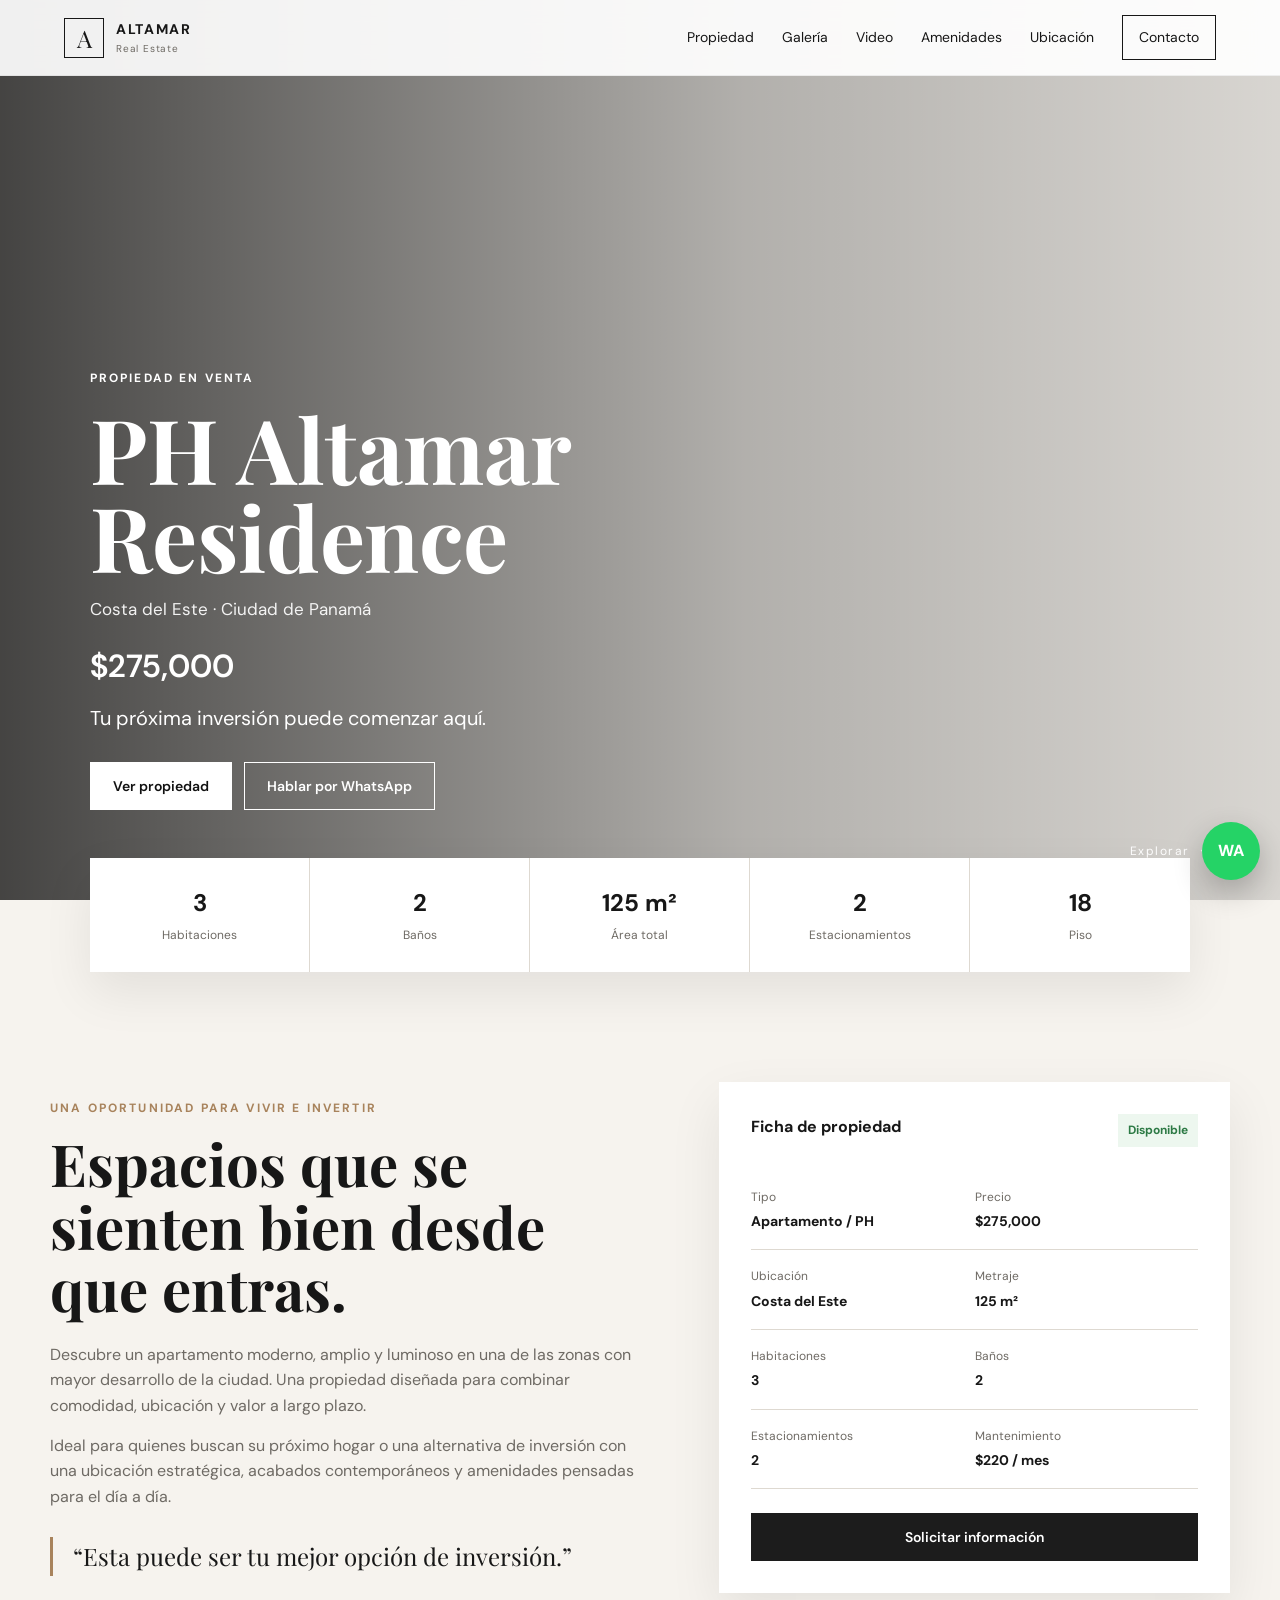
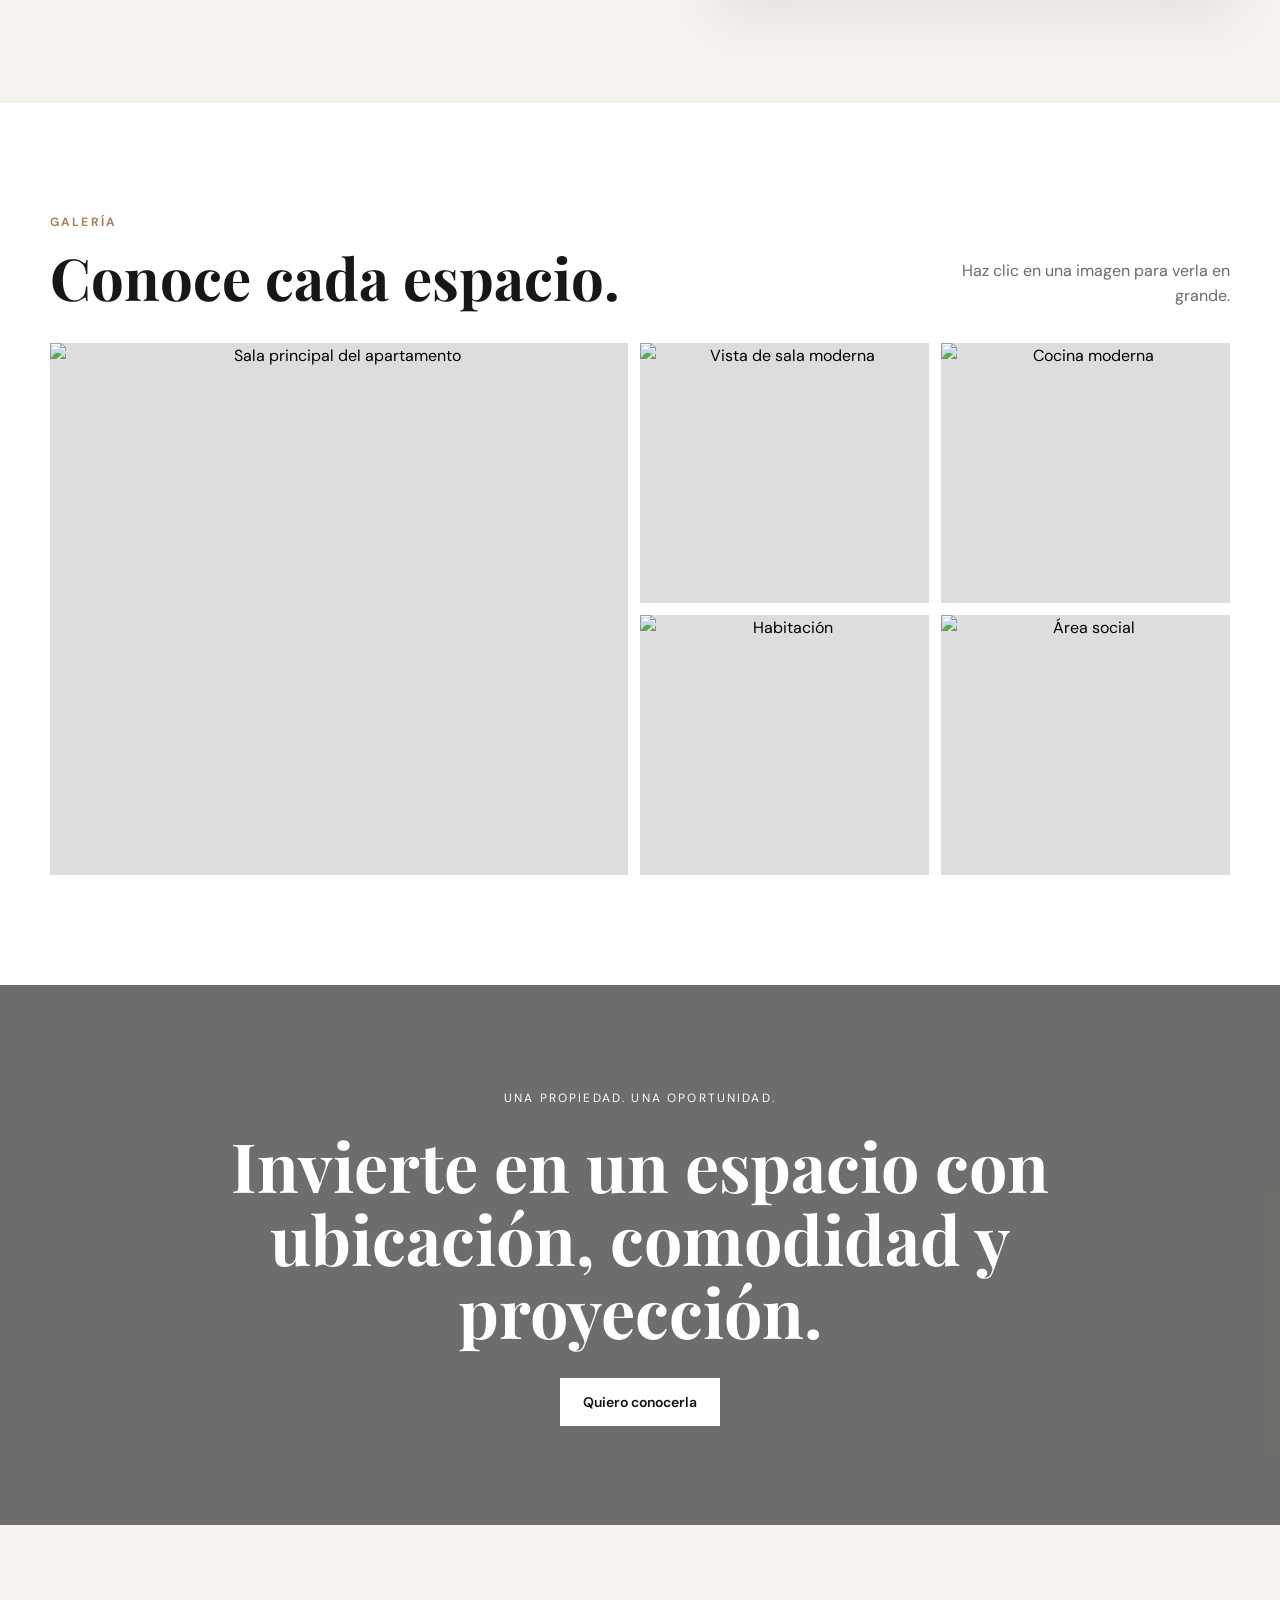
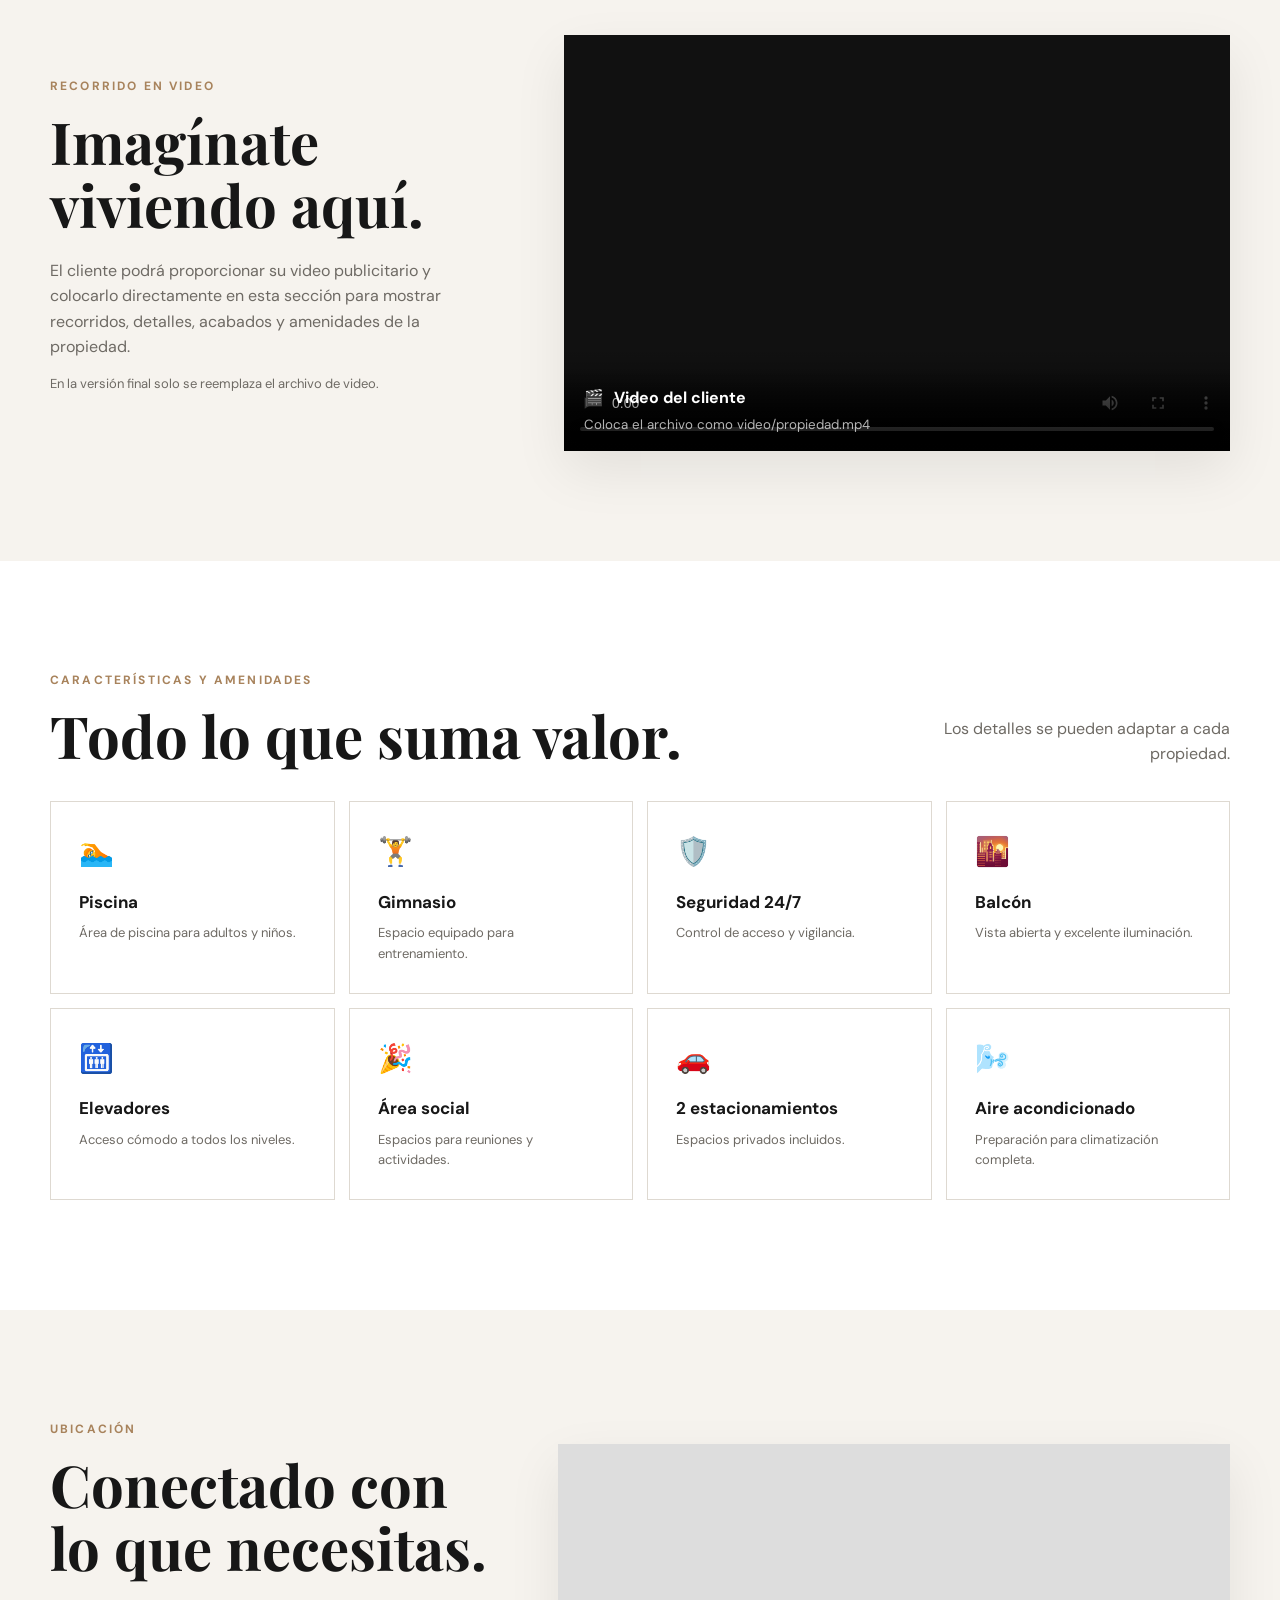
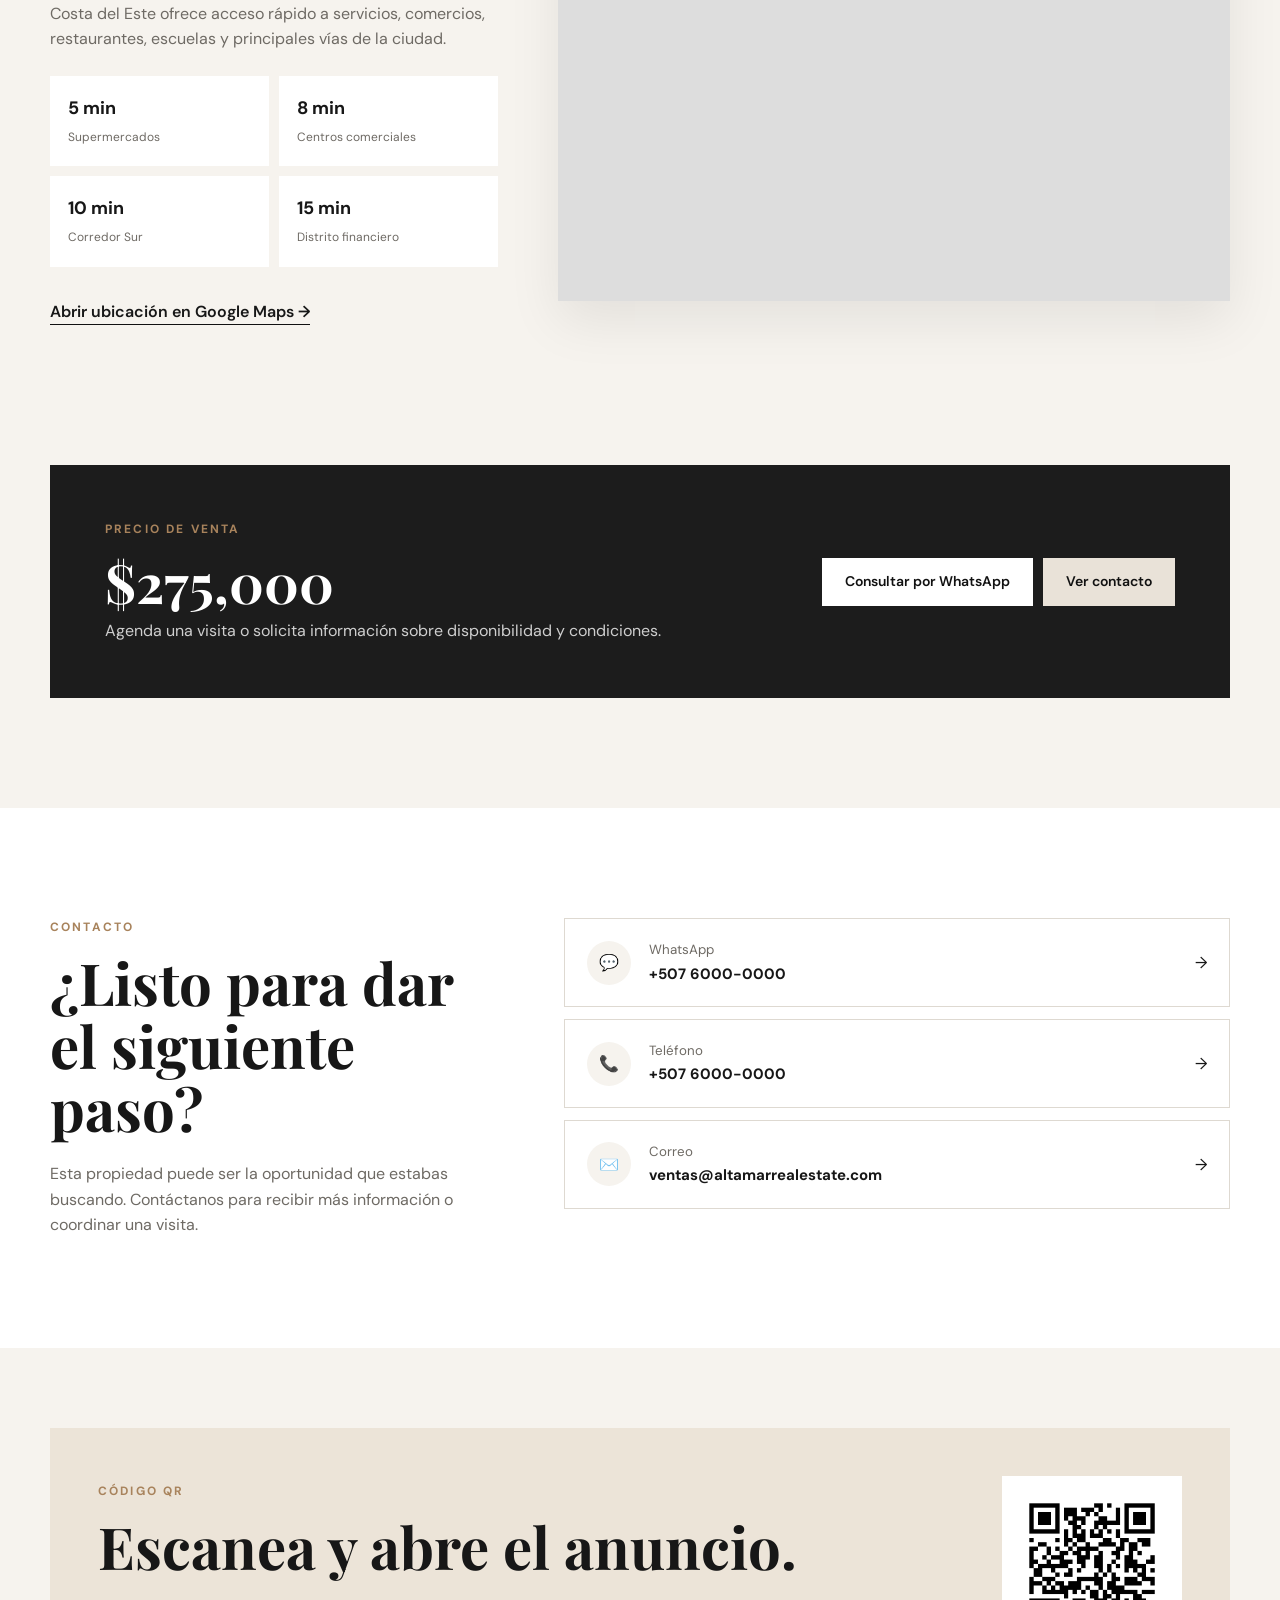
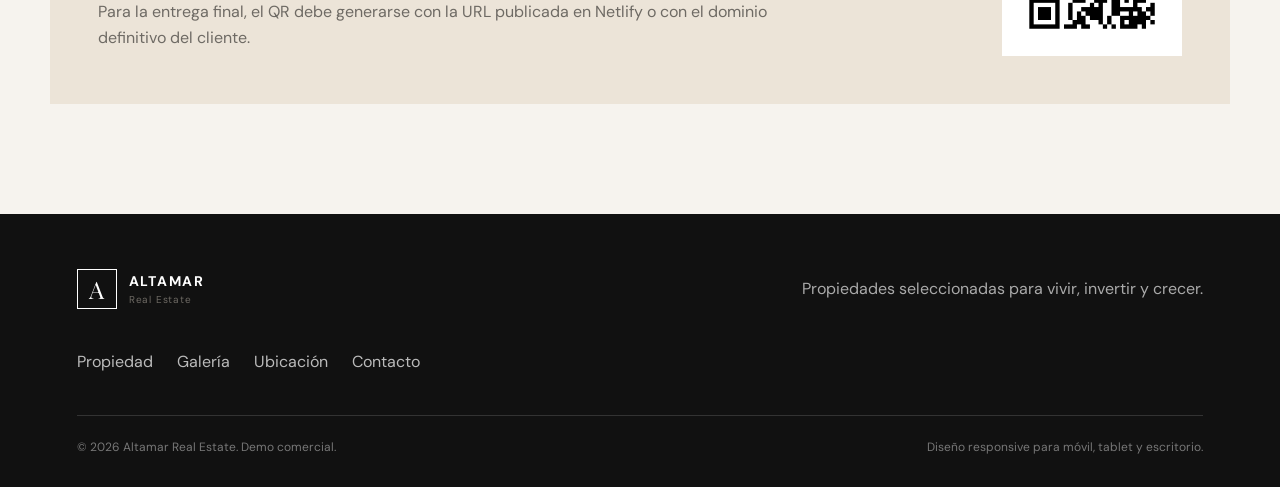
==== index.html @ ca68266e "primera version" ====
<!DOCTYPE html>
<html lang="es">
<head>
  <meta charset="UTF-8">
  <meta name="viewport" content="width=device-width, initial-scale=1.0">
  <meta name="description" content="Demo inmobiliaria para promocionar propiedades, apartamentos y PH.">
  <title>Altamar Residence | Propiedad en venta</title>

  <link rel="preconnect" href="https://fonts.googleapis.com">
  <link rel="preconnect" href="https://fonts.gstatic.com" crossorigin>
  <link href="https://fonts.googleapis.com/css2?family=DM+Sans:wght@400;500;600;700&family=Playfair+Display:wght@600;700&display=swap" rel="stylesheet">
  <link rel="stylesheet" href="style.css">
</head>

<body>
  <header class="header" id="inicio">
    <a href="#inicio" class="brand" aria-label="Inicio">
      <span class="brand-mark">A</span>
      <span>
        <strong>ALTAMAR</strong>
        <small>Real Estate</small>
      </span>
    </a>

    <button class="menu-btn" id="menuBtn" aria-label="Abrir menú" aria-expanded="false">
      <span></span><span></span><span></span>
    </button>

    <nav class="nav" id="nav">
      <a href="#propiedad">Propiedad</a>
      <a href="#galeria">Galería</a>
      <a href="#video">Video</a>
      <a href="#amenidades">Amenidades</a>
      <a href="#ubicacion">Ubicación</a>
      <a href="#contacto" class="nav-cta">Contacto</a>
    </nav>
  </header>

  <main>
    <section class="hero">
      <div class="hero-bg"></div>
      <div class="hero-overlay"></div>

      <div class="hero-content">
        <span class="eyebrow">PROPIEDAD EN VENTA</span>
        <h1>PH Altamar Residence</h1>
        <p class="hero-location">Costa del Este · Ciudad de Panamá</p>
        <p class="hero-price">$275,000</p>
        <p class="hero-copy">Tu próxima inversión puede comenzar aquí.</p>

        <div class="hero-actions">
          <a href="#propiedad" class="btn btn-light">Ver propiedad</a>
          <a href="https://wa.me/50760000000?text=Hola%2C%20estoy%20interesado%20en%20PH%20Altamar%20Residence" target="_blank" class="btn btn-outline">Hablar por WhatsApp</a>
        </div>
      </div>

      <a href="#propiedad" class="scroll-cue" aria-label="Bajar">
        <span>Explorar</span>
        <span class="arrow">↓</span>
      </a>
    </section>

    <section class="quick-stats" aria-label="Resumen de propiedad">
      <article><strong>3</strong><span>Habitaciones</span></article>
      <article><strong>2</strong><span>Baños</span></article>
      <article><strong>125 m²</strong><span>Área total</span></article>
      <article><strong>2</strong><span>Estacionamientos</span></article>
      <article><strong>18</strong><span>Piso</span></article>
    </section>

    <section class="section intro-section" id="propiedad">
      <div class="section-inner two-col">
        <div class="intro-copy">
          <span class="section-kicker">UNA OPORTUNIDAD PARA VIVIR E INVERTIR</span>
          <h2>Espacios que se sienten bien desde que entras.</h2>
          <p>
            Descubre un apartamento moderno, amplio y luminoso en una de las zonas con mayor
            desarrollo de la ciudad. Una propiedad diseñada para combinar comodidad, ubicación y
            valor a largo plazo.
          </p>
          <p>
            Ideal para quienes buscan su próximo hogar o una alternativa de inversión con una
            ubicación estratégica, acabados contemporáneos y amenidades pensadas para el día a día.
          </p>
          <blockquote>“Esta puede ser tu mejor opción de inversión.”</blockquote>
        </div>

        <aside class="property-card">
          <div class="card-header">
            <span>Ficha de propiedad</span>
            <span class="status">Disponible</span>
          </div>

          <div class="details-grid">
            <div><span>Tipo</span><strong>Apartamento / PH</strong></div>
            <div><span>Precio</span><strong>$275,000</strong></div>
            <div><span>Ubicación</span><strong>Costa del Este</strong></div>
            <div><span>Metraje</span><strong>125 m²</strong></div>
            <div><span>Habitaciones</span><strong>3</strong></div>
            <div><span>Baños</span><strong>2</strong></div>
            <div><span>Estacionamientos</span><strong>2</strong></div>
            <div><span>Mantenimiento</span><strong>$220 / mes</strong></div>
          </div>

          <a href="#contacto" class="btn btn-dark full">Solicitar información</a>
        </aside>
      </div>
    </section>

    <section class="section gallery-section" id="galeria">
      <div class="section-inner">
        <div class="section-heading">
          <div>
            <span class="section-kicker">GALERÍA</span>
            <h2>Conoce cada espacio.</h2>
          </div>
          <p>Haz clic en una imagen para verla en grande.</p>
        </div>

        <div class="gallery-grid">
          <button class="gallery-item gallery-large" data-img="https://images.unsplash.com/photo-1600566753190-17f0baa2a6c3?auto=format&fit=crop&w=1800&q=85">
            <img src="https://images.unsplash.com/photo-1600566753190-17f0baa2a6c3?auto=format&fit=crop&w=1200&q=85" alt="Sala principal del apartamento">
          </button>
          <button class="gallery-item" data-img="https://images.unsplash.com/photo-1600585154340-be6161a56a0c?auto=format&fit=crop&w=1800&q=85">
            <img src="https://images.unsplash.com/photo-1600585154340-be6161a56a0c?auto=format&fit=crop&w=900&q=85" alt="Vista de sala moderna">
          </button>
          <button class="gallery-item" data-img="https://images.unsplash.com/photo-1600566753086-00f18fb6b3ea?auto=format&fit=crop&w=1800&q=85">
            <img src="https://images.unsplash.com/photo-1600566753086-00f18fb6b3ea?auto=format&fit=crop&w=900&q=85" alt="Cocina moderna">
          </button>
          <button class="gallery-item" data-img="https://images.unsplash.com/photo-1560185008-b033106af5c3?auto=format&fit=crop&w=1800&q=85">
            <img src="https://images.unsplash.com/photo-1560185008-b033106af5c3?auto=format&fit=crop&w=900&q=85" alt="Habitación">
          </button>
          <button class="gallery-item" data-img="https://images.unsplash.com/photo-1600210492486-724fe5c67fb0?auto=format&fit=crop&w=1800&q=85">
            <img src="https://images.unsplash.com/photo-1600210492486-724fe5c67fb0?auto=format&fit=crop&w=900&q=85" alt="Área social">
          </button>
        </div>
      </div>
    </section>

    <section class="investment-banner">
      <div class="investment-bg"></div>
      <div class="investment-overlay"></div>
      <div class="investment-content">
        <span>UNA PROPIEDAD. UNA OPORTUNIDAD.</span>
        <h2>Invierte en un espacio con ubicación, comodidad y proyección.</h2>
        <a href="#contacto" class="btn btn-light">Quiero conocerla</a>
      </div>
    </section>

    <section class="section video-section" id="video">
      <div class="section-inner video-layout">
        <div>
          <span class="section-kicker">RECORRIDO EN VIDEO</span>
          <h2>Imagínate viviendo aquí.</h2>
          <p>
            El cliente podrá proporcionar su video publicitario y colocarlo directamente en esta
            sección para mostrar recorridos, detalles, acabados y amenidades de la propiedad.
          </p>
          <p class="note">En la versión final solo se reemplaza el archivo de video.</p>
        </div>

        <div class="video-card">
          <video controls preload="metadata" poster="https://images.unsplash.com/photo-1600607687920-4e2a09cf159d?auto=format&fit=crop&w=1400&q=85">
            <source src="video/propiedad.mp4" type="video/mp4">
            Tu navegador no soporta video HTML5.
          </video>
          <div class="video-placeholder">
            <span>🎬</span>
            <strong>Video del cliente</strong>
            <small>Coloca el archivo como video/propiedad.mp4</small>
          </div>
        </div>
      </div>
    </section>

    <section class="section amenities-section" id="amenidades">
      <div class="section-inner">
        <div class="section-heading">
          <div>
            <span class="section-kicker">CARACTERÍSTICAS Y AMENIDADES</span>
            <h2>Todo lo que suma valor.</h2>
          </div>
          <p>Los detalles se pueden adaptar a cada propiedad.</p>
        </div>

        <div class="amenities-grid">
          <article><span>🏊</span><h3>Piscina</h3><p>Área de piscina para adultos y niños.</p></article>
          <article><span>🏋️</span><h3>Gimnasio</h3><p>Espacio equipado para entrenamiento.</p></article>
          <article><span>🛡️</span><h3>Seguridad 24/7</h3><p>Control de acceso y vigilancia.</p></article>
          <article><span>🌇</span><h3>Balcón</h3><p>Vista abierta y excelente iluminación.</p></article>
          <article><span>🛗</span><h3>Elevadores</h3><p>Acceso cómodo a todos los niveles.</p></article>
          <article><span>🎉</span><h3>Área social</h3><p>Espacios para reuniones y actividades.</p></article>
          <article><span>🚗</span><h3>2 estacionamientos</h3><p>Espacios privados incluidos.</p></article>
          <article><span>🌬️</span><h3>Aire acondicionado</h3><p>Preparación para climatización completa.</p></article>
        </div>
      </div>
    </section>

    <section class="section location-section" id="ubicacion">
      <div class="section-inner location-layout">
        <div class="location-copy">
          <span class="section-kicker">UBICACIÓN</span>
          <h2>Conectado con lo que necesitas.</h2>
          <p>
            Costa del Este ofrece acceso rápido a servicios, comercios, restaurantes, escuelas y
            principales vías de la ciudad.
          </p>

          <div class="nearby-list">
            <div><strong>5 min</strong><span>Supermercados</span></div>
            <div><strong>8 min</strong><span>Centros comerciales</span></div>
            <div><strong>10 min</strong><span>Corredor Sur</span></div>
            <div><strong>15 min</strong><span>Distrito financiero</span></div>
          </div>

          <a href="https://maps.google.com/?q=Costa+del+Este+Panama" target="_blank" class="text-link">Abrir ubicación en Google Maps →</a>
        </div>

        <div class="map-wrap">
          <iframe
            title="Mapa de ubicación"
            src="https://www.google.com/maps?q=Costa%20del%20Este%20Panama&output=embed"
            loading="lazy"
            referrerpolicy="no-referrer-when-downgrade">
          </iframe>
        </div>
      </div>
    </section>

    <section class="section sale-section">
      <div class="section-inner sale-card">
        <div>
          <span class="section-kicker">PRECIO DE VENTA</span>
          <h2>$275,000</h2>
          <p>Agenda una visita o solicita información sobre disponibilidad y condiciones.</p>
        </div>
        <div class="sale-actions">
          <a href="https://wa.me/50760000000?text=Hola%2C%20estoy%20interesado%20en%20PH%20Altamar%20Residence" target="_blank" class="btn btn-dark">Consultar por WhatsApp</a>
          <a href="#contacto" class="btn btn-soft">Ver contacto</a>
        </div>
      </div>
    </section>

    <section class="section contact-section" id="contacto">
      <div class="section-inner contact-layout">
        <div class="contact-copy">
          <span class="section-kicker">CONTACTO</span>
          <h2>¿Listo para dar el siguiente paso?</h2>
          <p>
            Esta propiedad puede ser la oportunidad que estabas buscando. Contáctanos para recibir
            más información o coordinar una visita.
          </p>
        </div>

        <div class="contact-cards">
          <a href="https://wa.me/50760000000?text=Hola%2C%20estoy%20interesado%20en%20PH%20Altamar%20Residence" target="_blank" class="contact-card">
            <span class="contact-icon">💬</span>
            <span><small>WhatsApp</small><strong>+507 6000-0000</strong></span>
            <span>→</span>
          </a>

          <a href="tel:+50760000000" class="contact-card">
            <span class="contact-icon">📞</span>
            <span><small>Teléfono</small><strong>+507 6000-0000</strong></span>
            <span>→</span>
          </a>

          <a href="mailto:ventas@altamarrealestate.com?subject=Inter%C3%A9s%20en%20PH%20Altamar%20Residence" class="contact-card">
            <span class="contact-icon">✉️</span>
            <span><small>Correo</small><strong>ventas@altamarrealestate.com</strong></span>
            <span>→</span>
          </a>
        </div>
      </div>
    </section>

    <section class="qr-section">
      <div class="section-inner qr-card">
        <div>
          <span class="section-kicker">CÓDIGO QR</span>
          <h2>Escanea y abre el anuncio.</h2>
          <p>
            Para la entrega final, el QR debe generarse con la URL publicada en Netlify o con el
            dominio definitivo del cliente.
          </p>
        </div>
        <img src="assets/qr-demo.png" alt="Código QR de demostración">
      </div>
    </section>
  </main>

  <footer class="footer">
    <div class="footer-main">
      <div class="brand footer-brand">
        <span class="brand-mark">A</span>
        <span><strong>ALTAMAR</strong><small>Real Estate</small></span>
      </div>
      <p>Propiedades seleccionadas para vivir, invertir y crecer.</p>
    </div>

    <div class="footer-links">
      <a href="#propiedad">Propiedad</a>
      <a href="#galeria">Galería</a>
      <a href="#ubicacion">Ubicación</a>
      <a href="#contacto">Contacto</a>
    </div>

    <div class="footer-bottom">
      <span>© <span id="year"></span> Altamar Real Estate. Demo comercial.</span>
      <span>Diseño responsive para móvil, tablet y escritorio.</span>
    </div>
  </footer>

  <a
    href="https://wa.me/50760000000?text=Hola%2C%20estoy%20interesado%20en%20PH%20Altamar%20Residence"
    target="_blank"
    class="whatsapp-float"
    aria-label="Contactar por WhatsApp">
    <span>WA</span>
  </a>

  <div class="lightbox" id="lightbox" aria-hidden="true">
    <button class="lightbox-close" id="lightboxClose" aria-label="Cerrar">×</button>
    <img id="lightboxImg" src="" alt="Vista ampliada de la propiedad">
  </div>


  <div class="mobile-contact-bar" aria-label="Contacto rápido">
    <a href="tel:+50760000000" class="mobile-call">Llamar</a>
    <a href="https://wa.me/50760000000?text=Hola%2C%20estoy%20interesado%20en%20PH%20Altamar%20Residence" target="_blank" class="mobile-wa">WhatsApp</a>
  </div>

  <script src="script.js"></script>
</body>
</html>
---- style.css ----
:root {
  --bg: #f6f3ee;
  --surface: #ffffff;
  --text: #171717;
  --muted: #6e6a64;
  --line: #ded9d1;
  --accent: #a8835c;
  --dark: #1c1c1c;
  --max: 1180px;
  --shadow: 0 20px 50px rgba(0,0,0,.08);
}

* { box-sizing: border-box; margin: 0; padding: 0; }
html { scroll-behavior: smooth; }
body {
  font-family: "DM Sans", sans-serif;
  color: var(--text);
  background: var(--bg);
  line-height: 1.6;
}
img { width: 100%; display: block; }
a { color: inherit; text-decoration: none; }
button { font: inherit; }

.header {
  position: fixed;
  inset: 0 0 auto 0;
  z-index: 50;
  height: 76px;
  padding: 0 clamp(20px, 5vw, 72px);
  display: flex;
  align-items: center;
  justify-content: space-between;
  background: rgba(255,255,255,.92);
  backdrop-filter: blur(14px);
  border-bottom: 1px solid rgba(0,0,0,.06);
}

.brand { display:flex; align-items:center; gap:12px; }
.brand-mark {
  width: 40px; height: 40px; border: 1px solid var(--text);
  display:grid; place-items:center; font-family:"Playfair Display", serif;
  font-size: 24px;
}
.brand strong { display:block; letter-spacing:.12em; font-size:14px; }
.brand small { display:block; color:var(--muted); font-size:10px; letter-spacing:.08em; }

.nav { display:flex; align-items:center; gap:28px; font-size:14px; }
.nav a { transition:.2s ease; }
.nav a:hover { opacity:.55; }
.nav-cta { border:1px solid var(--text); padding:10px 16px; }

.menu-btn {
  display:none; border:0; background:none; width:42px; height:42px;
}
.menu-btn span { display:block; width:24px; height:2px; margin:5px auto; background:#111; }

.hero {
  min-height: 100svh;
  display:flex; align-items:flex-end;
  padding: 140px clamp(24px, 7vw, 100px) 90px;
  position:relative;
  color:#fff;
}
.hero-bg {
  position:absolute; inset:0;
  background:
    url("https://images.unsplash.com/photo-1600566753190-17f0baa2a6c3?auto=format&fit=crop&w=2200&q=90")
    center/cover no-repeat;
}
.hero-overlay {
  position:absolute; inset:0;
  background: linear-gradient(90deg, rgba(0,0,0,.72) 0%, rgba(0,0,0,.28) 58%, rgba(0,0,0,.12) 100%);
}
.hero-content { position:relative; z-index:2; max-width:820px; }
.eyebrow, .section-kicker {
  letter-spacing:.18em; font-size:12px; font-weight:700;
}
.hero h1 {
  font-family:"Playfair Display", serif;
  font-size:clamp(52px, 7vw, 92px);
  line-height:.98;
  margin:14px 0 16px;
}
.hero-location { font-size:17px; opacity:.92; }
.hero-price { font-size:32px; font-weight:600; margin-top:18px; }
.hero-copy { font-size:20px; margin:10px 0 28px; }
.hero-actions { display:flex; flex-wrap:wrap; gap:12px; }

.btn {
  display:inline-flex; align-items:center; justify-content:center;
  min-height:48px; padding:0 22px; font-weight:600; font-size:14px;
  transition:.25s ease; border:1px solid transparent;
}
.btn:hover { transform:translateY(-2px); }
.btn-light { background:#fff; color:#111; }
.btn-outline { border-color:#fff; color:#fff; }
.btn-dark { background:var(--dark); color:#fff; }
.btn-soft { background:#e9e2d8; color:#111; }
.full { width:100%; }

.scroll-cue {
  position:absolute; right:clamp(24px, 5vw, 72px); bottom:34px; z-index:2;
  display:flex; gap:10px; align-items:center; font-size:12px; letter-spacing:.12em;
}
.arrow { font-size:18px; }

.quick-stats {
  width:min(1100px, calc(100% - 40px));
  margin:-42px auto 0; position:relative; z-index:5;
  display:grid; grid-template-columns:repeat(5, 1fr);
  background:#fff; box-shadow:var(--shadow);
}
.quick-stats article {
  padding:26px 18px; text-align:center; border-right:1px solid var(--line);
}
.quick-stats article:last-child { border-right:0; }
.quick-stats strong { display:block; font-size:24px; }
.quick-stats span { display:block; color:var(--muted); font-size:12px; margin-top:4px; }

.section { padding:110px 24px; }
.section-inner { width:min(var(--max), 100%); margin:auto; }
.two-col { display:grid; grid-template-columns:1.08fr .92fr; gap:70px; align-items:center; }
.section-kicker { color:var(--accent); display:block; margin-bottom:14px; }
.section h2, .qr-section h2 {
  font-family:"Playfair Display", serif;
  font-size:clamp(38px, 5vw, 58px);
  line-height:1.08;
  margin-bottom:22px;
}
.intro-copy p { color:var(--muted); margin-bottom:14px; max-width:680px; }
blockquote {
  margin-top:28px; padding-left:20px; border-left:3px solid var(--accent);
  font-family:"Playfair Display", serif; font-size:24px;
}

.property-card { background:#fff; padding:32px; box-shadow:var(--shadow); }
.card-header { display:flex; justify-content:space-between; gap:20px; margin-bottom:24px; font-weight:700; }
.status { color:#2d7a45; font-size:12px; background:#edf7ef; padding:7px 10px; }
.details-grid { display:grid; grid-template-columns:1fr 1fr; margin-bottom:24px; }
.details-grid div { padding:17px 0; border-bottom:1px solid var(--line); }
.details-grid div:nth-child(odd) { padding-right:18px; }
.details-grid span { display:block; color:var(--muted); font-size:12px; }
.details-grid strong { display:block; margin-top:3px; font-size:14px; }

.gallery-section { background:#fff; }
.section-heading {
  display:flex; justify-content:space-between; gap:30px; align-items:flex-end; margin-bottom:34px;
}
.section-heading h2 { margin-bottom:0; }
.section-heading > p { color:var(--muted); max-width:300px; text-align:right; }

.gallery-grid {
  display:grid; grid-template-columns:2fr 1fr 1fr; grid-template-rows:260px 260px; gap:12px;
}
.gallery-item { border:0; padding:0; overflow:hidden; cursor:pointer; background:#ddd; }
.gallery-large { grid-row:1 / 3; }
.gallery-item img { width:100%; height:100%; object-fit:cover; transition:transform .5s ease; }
.gallery-item:hover img { transform:scale(1.04); }

.investment-banner {
  min-height:540px; position:relative; display:grid; place-items:center; text-align:center; color:white;
  padding:70px 24px;
}
.investment-bg {
  position:absolute; inset:0;
  background:url("https://images.unsplash.com/photo-1600607687939-ce8a6c25118c?auto=format&fit=crop&w=2200&q=90") center/cover;
}
.investment-overlay { position:absolute; inset:0; background:rgba(0,0,0,.55); }
.investment-content { position:relative; z-index:2; max-width:850px; }
.investment-content span { letter-spacing:.18em; font-size:12px; }
.investment-content h2 {
  font-family:"Playfair Display", serif; font-size:clamp(42px, 6vw, 68px); line-height:1.08; margin:18px 0 30px;
}

.video-layout { display:grid; grid-template-columns:.8fr 1.2fr; gap:70px; align-items:center; }
.video-layout p { color:var(--muted); margin-bottom:14px; }
.note { font-size:13px; }
.video-card { position:relative; background:#111; aspect-ratio:16/10; overflow:hidden; box-shadow:var(--shadow); }
.video-card video { width:100%; height:100%; object-fit:cover; }
.video-placeholder {
  position:absolute; inset:auto 0 0 0; padding:16px 20px;
  background:linear-gradient(transparent, rgba(0,0,0,.78)); color:#fff;
  pointer-events:none;
}
.video-placeholder span { margin-right:6px; }
.video-placeholder small { display:block; opacity:.7; margin-top:3px; }

.amenities-section { background:#fff; }
.amenities-grid { display:grid; grid-template-columns:repeat(4, 1fr); gap:14px; }
.amenities-grid article { padding:28px; border:1px solid var(--line); min-height:180px; }
.amenities-grid article > span { font-size:28px; }
.amenities-grid h3 { margin:14px 0 7px; font-size:17px; }
.amenities-grid p { color:var(--muted); font-size:13px; }

.location-layout { display:grid; grid-template-columns:.8fr 1.2fr; gap:60px; align-items:center; }
.location-copy > p { color:var(--muted); margin-bottom:24px; }
.nearby-list { display:grid; grid-template-columns:1fr 1fr; gap:10px; margin:22px 0; }
.nearby-list div { background:#fff; padding:18px; }
.nearby-list strong { display:block; font-size:18px; }
.nearby-list span { color:var(--muted); font-size:12px; }
.text-link { display:inline-block; margin-top:10px; font-weight:600; border-bottom:1px solid #111; }
.map-wrap { min-height:450px; background:#ddd; box-shadow:var(--shadow); }
.map-wrap iframe { width:100%; height:450px; border:0; }

.sale-section { padding-top:30px; }
.sale-card {
  background:var(--dark); color:#fff; padding:55px;
  display:flex; justify-content:space-between; align-items:center; gap:30px;
}
.sale-card h2 { font-size:54px; margin:6px 0; }
.sale-card p { color:#cfcfcf; }
.sale-actions { display:flex; gap:10px; flex-wrap:wrap; }
.sale-actions .btn-dark { background:#fff; color:#111; }

.contact-section { background:#fff; }
.contact-layout { display:grid; grid-template-columns:.8fr 1.2fr; gap:70px; align-items:start; }
.contact-copy p { color:var(--muted); max-width:500px; }
.contact-cards { display:grid; gap:12px; }
.contact-card {
  display:grid; grid-template-columns:auto 1fr auto; align-items:center; gap:18px;
  border:1px solid var(--line); padding:20px 22px; transition:.2s;
}
.contact-card:hover { transform:translateX(4px); border-color:#aaa; }
.contact-icon { width:44px; height:44px; display:grid; place-items:center; background:var(--bg); border-radius:50%; }
.contact-card small { display:block; color:var(--muted); }
.contact-card strong { font-size:15px; }

.qr-section { padding:80px 24px 110px; }
.qr-card {
  width:min(var(--max), 100%); margin:auto; background:#ece4d8; padding:48px;
  display:grid; grid-template-columns:1fr 180px; gap:40px; align-items:center;
}
.qr-card p { color:var(--muted); max-width:680px; }
.qr-card img { width:180px; background:#fff; padding:10px; }

.footer { background:#111; color:#fff; padding:55px clamp(24px, 6vw, 80px) 30px; }
.footer-main { display:flex; justify-content:space-between; gap:30px; align-items:center; }
.footer-main p { color:#aaa; max-width:420px; text-align:right; }
.footer-brand .brand-mark { border-color:#fff; }
.footer-links { display:flex; gap:24px; flex-wrap:wrap; margin:40px 0; color:#bbb; }
.footer-bottom { border-top:1px solid #333; padding-top:22px; display:flex; justify-content:space-between; gap:20px; color:#777; font-size:12px; }

.whatsapp-float {
  position:fixed; right:20px; bottom:20px; z-index:45;
  width:58px; height:58px; border-radius:50%; background:#25D366; color:#fff;
  display:grid; place-items:center; font-weight:800; box-shadow:0 12px 30px rgba(0,0,0,.24);
}

.lightbox {
  position:fixed; inset:0; z-index:100; background:rgba(0,0,0,.9);
  display:none; place-items:center; padding:30px;
}
.lightbox.open { display:grid; }
.lightbox img { max-width:1200px; max-height:85vh; object-fit:contain; }
.lightbox-close {
  position:absolute; top:20px; right:25px; border:0; background:none; color:#fff; font-size:42px; cursor:pointer;
}

@media (max-width: 960px) {
  .menu-btn { display:block; }
  .nav {
    position:absolute; top:76px; right:20px; width:min(320px, calc(100vw - 40px));
    background:#fff; flex-direction:column; align-items:stretch; gap:0; padding:14px;
    box-shadow:var(--shadow); display:none;
  }
  .nav.open { display:flex; }
  .nav a { padding:13px 10px; }
  .nav-cta { border:0; background:#111; color:#fff; margin-top:8px; text-align:center; }

  .quick-stats { grid-template-columns:repeat(3, 1fr); }
  .quick-stats article:nth-child(3) { border-right:0; }

  .two-col, .video-layout, .location-layout, .contact-layout { grid-template-columns:1fr; gap:42px; }
  .amenities-grid { grid-template-columns:repeat(2, 1fr); }
  .gallery-grid { grid-template-columns:1.4fr 1fr; grid-template-rows:240px 240px 240px; }
  .gallery-large { grid-row:1 / 3; }
  .gallery-item:nth-child(4), .gallery-item:nth-child(5) { grid-row:3; }

  .sale-card { align-items:flex-start; flex-direction:column; }
}

@media (max-width: 640px) {
  .header { height:68px; padding:0 18px; }
  .nav { top:68px; }
  .brand-mark { width:36px; height:36px; }
  .hero { padding:120px 22px 70px; min-height:88svh; }
  .hero-overlay { background:linear-gradient(0deg, rgba(0,0,0,.75), rgba(0,0,0,.2)); }
  .hero h1 { font-size:48px; }
  .hero-price { font-size:27px; }
  .hero-actions { flex-direction:column; align-items:stretch; }
  .scroll-cue { display:none; }

  .quick-stats {
    width:calc(100% - 28px); margin-top:-28px; grid-template-columns:1fr 1fr;
  }
  .quick-stats article { padding:20px 10px; }
  .quick-stats article:nth-child(even) { border-right:0; }

  .section { padding:78px 18px; }
  .section-heading { align-items:flex-start; flex-direction:column; }
  .section-heading > p { text-align:left; }

  .details-grid { grid-template-columns:1fr; }
  .details-grid div:nth-child(odd) { padding-right:0; }

  .gallery-grid { grid-template-columns:1fr 1fr; grid-template-rows:240px 170px 170px; }
  .gallery-large { grid-column:1 / 3; grid-row:1; }
  .gallery-item:nth-child(4), .gallery-item:nth-child(5) { grid-row:auto; }

  .investment-banner { min-height:460px; }
  .amenities-grid { grid-template-columns:1fr; }
  .nearby-list { grid-template-columns:1fr 1fr; }
  .sale-card { padding:34px 24px; }
  .sale-card h2 { font-size:44px; }
  .sale-actions { width:100%; }
  .sale-actions .btn { width:100%; }

  .qr-card { grid-template-columns:1fr; padding:30px; }
  .qr-card img { width:150px; }

  .footer-main, .footer-bottom { align-items:flex-start; flex-direction:column; }
  .footer-main p { text-align:left; }
}


/* =========================================================
   EXPERIENCIA MÓVIL PREMIUM
   Estas reglas afinan específicamente teléfono.
========================================================= */

.mobile-contact-bar {
  display: none;
}

@media (max-width: 640px) {

  body {
    padding-bottom: 76px;
    background: #f8f6f2;
  }

  /* Header más limpio */
  .header {
    background: rgba(255,255,255,.96);
    backdrop-filter: blur(18px);
    box-shadow: 0 4px 24px rgba(0,0,0,.04);
  }

  .brand strong {
    font-size: 12px;
  }

  .brand small {
    font-size: 9px;
  }

  /* HERO: más vertical y elegante */
  .hero {
    min-height: 78svh;
    padding: 118px 20px 46px;
    align-items: flex-end;
    border-radius: 0 0 28px 28px;
    overflow: hidden;
  }

  .hero-bg {
    background-position: center 58%;
    transform: scale(1.02);
  }

  .hero-overlay {
    background:
      linear-gradient(
        180deg,
        rgba(0,0,0,.08) 10%,
        rgba(0,0,0,.24) 42%,
        rgba(0,0,0,.82) 100%
      );
  }

  .hero-content {
    width: 100%;
  }

  .eyebrow {
    display: inline-flex;
    padding: 7px 10px;
    border: 1px solid rgba(255,255,255,.45);
    border-radius: 999px;
    background: rgba(0,0,0,.14);
    backdrop-filter: blur(10px);
    font-size: 10px;
    letter-spacing: .14em;
  }

  .hero h1 {
    font-size: clamp(42px, 12vw, 56px);
    line-height: .96;
    margin: 14px 0 12px;
    max-width: 94%;
  }

  .hero-location {
    font-size: 14px;
    opacity: .92;
  }

  .hero-price {
    font-size: 29px;
    margin-top: 14px;
    margin-bottom: 2px;
  }

  .hero-copy {
    font-size: 16px;
    margin: 8px 0 22px;
    max-width: 92%;
  }

  .hero-actions {
    display: grid;
    grid-template-columns: 1fr;
    gap: 9px;
  }

  .hero-actions .btn {
    min-height: 50px;
    border-radius: 14px;
  }

  /* Stats como tarjetas horizontales */
  .quick-stats {
    width: 100%;
    margin: 0;
    padding: 18px 16px 8px;
    display: flex;
    gap: 10px;
    overflow-x: auto;
    background: transparent;
    box-shadow: none;
    scrollbar-width: none;
  }

  .quick-stats::-webkit-scrollbar {
    display: none;
  }

  .quick-stats article {
    min-width: 132px;
    flex: 0 0 auto;
    border: 0 !important;
    border-radius: 18px;
    background: #fff;
    box-shadow: 0 10px 30px rgba(0,0,0,.055);
    padding: 18px 14px;
    text-align: left;
  }

  .quick-stats strong {
    font-size: 22px;
  }

  .quick-stats span {
    font-size: 11px;
  }

  /* Secciones con mejor respiración */
  .section {
    padding: 68px 18px;
  }

  .section-kicker {
    font-size: 10px;
    letter-spacing: .15em;
    margin-bottom: 10px;
  }

  .section h2,
  .qr-section h2 {
    font-size: 36px;
    line-height: 1.03;
    margin-bottom: 18px;
  }

  .intro-copy p,
  .video-layout p,
  .location-copy > p,
  .contact-copy p {
    font-size: 14px;
    line-height: 1.7;
  }

  blockquote {
    font-size: 21px;
    margin-top: 22px;
    padding: 18px 18px 18px 20px;
    background: #efe8dd;
    border-left: 3px solid var(--accent);
    border-radius: 0 16px 16px 0;
  }

  /* Ficha de propiedad tipo app */
  .property-card {
    padding: 22px 18px;
    border-radius: 22px;
    box-shadow: 0 16px 40px rgba(0,0,0,.07);
  }

  .card-header {
    margin-bottom: 16px;
    align-items: center;
  }

  .status {
    border-radius: 999px;
    padding: 6px 9px;
  }

  .details-grid {
    gap: 0;
  }

  .details-grid div {
    display: flex;
    align-items: center;
    justify-content: space-between;
    gap: 18px;
    padding: 14px 0;
  }

  .details-grid span,
  .details-grid strong {
    display: block;
    margin: 0;
  }

  .details-grid strong {
    text-align: right;
  }

  .property-card .btn {
    border-radius: 14px;
  }

  /* Galería: carrusel táctil horizontal */
  .gallery-section {
    overflow: hidden;
  }

  .gallery-grid {
    display: flex;
    gap: 12px;
    overflow-x: auto;
    scroll-snap-type: x mandatory;
    scrollbar-width: none;
    margin-right: -18px;
    padding-right: 18px;
  }

  .gallery-grid::-webkit-scrollbar {
    display: none;
  }

  .gallery-item,
  .gallery-large {
    flex: 0 0 84%;
    height: 300px;
    min-height: 300px;
    scroll-snap-align: start;
    border-radius: 20px;
    overflow: hidden;
  }

  .gallery-item img {
    height: 100%;
  }

  .section-heading {
    gap: 8px;
    margin-bottom: 24px;
  }

  .section-heading > p {
    font-size: 12px;
  }

  /* Banner de inversión más editorial */
  .investment-banner {
    min-height: 430px;
    margin: 0 14px;
    border-radius: 26px;
    overflow: hidden;
    padding: 52px 20px;
  }

  .investment-content h2 {
    font-size: 38px;
  }

  .investment-content .btn {
    border-radius: 14px;
  }

  /* Video como tarjeta */
  .video-card {
    aspect-ratio: 16/10;
    border-radius: 22px;
    overflow: hidden;
  }

  .video-placeholder {
    padding: 18px;
  }

  /* Amenidades: 2 columnas compactas */
  .amenities-grid {
    grid-template-columns: 1fr 1fr;
    gap: 10px;
  }

  .amenities-grid article {
    min-height: 152px;
    padding: 20px 16px;
    border-radius: 18px;
    background: #fff;
  }

  .amenities-grid h3 {
    font-size: 14px;
    margin: 10px 0 5px;
  }

  .amenities-grid p {
    font-size: 11px;
    line-height: 1.5;
  }

  /* Ubicación */
  .nearby-list {
    grid-template-columns: 1fr 1fr;
    gap: 8px;
  }

  .nearby-list div {
    border-radius: 16px;
    padding: 16px;
  }

  .map-wrap,
  .map-wrap iframe {
    min-height: 320px;
    height: 320px;
    border-radius: 22px;
    overflow: hidden;
  }

  /* Precio */
  .sale-section {
    padding-top: 20px;
  }

  .sale-card {
    border-radius: 24px;
    padding: 30px 22px;
  }

  .sale-card h2 {
    font-size: 42px;
  }

  .sale-card .btn {
    border-radius: 14px;
  }

  /* Contacto */
  .contact-card {
    padding: 16px;
    border-radius: 18px;
    background: #fff;
  }

  .contact-card strong {
    font-size: 13px;
    overflow-wrap: anywhere;
  }

  /* QR */
  .qr-section {
    padding: 66px 18px 90px;
  }

  .qr-card {
    border-radius: 24px;
    padding: 26px 22px;
    text-align: center;
  }

  .qr-card img {
    margin: auto;
    width: 160px;
    border-radius: 16px;
  }

  /* Footer */
  .footer {
    padding: 44px 20px 100px;
  }

  .footer-links {
    gap: 16px;
    font-size: 13px;
  }

  /* WhatsApp flotante original se oculta en móvil */
  .whatsapp-float {
    display: none;
  }

  /* Barra fija inferior, estilo app */
  .mobile-contact-bar {
    position: fixed;
    left: 10px;
    right: 10px;
    bottom: 10px;
    z-index: 70;
    display: grid;
    grid-template-columns: .8fr 1.2fr;
    gap: 8px;
    padding: 8px;
    border-radius: 18px;
    background: rgba(255,255,255,.94);
    backdrop-filter: blur(18px);
    box-shadow: 0 12px 34px rgba(0,0,0,.18);
    border: 1px solid rgba(0,0,0,.06);
  }

  .mobile-contact-bar a {
    min-height: 48px;
    display: grid;
    place-items: center;
    border-radius: 13px;
    font-size: 14px;
    font-weight: 700;
  }

  .mobile-call {
    background: #ece7df;
    color: #171717;
  }

  .mobile-wa {
    background: #111;
    color: #fff;
  }

  /* Lightbox más cómodo */
  .lightbox {
    padding: 18px;
  }

  .lightbox img {
    border-radius: 14px;
  }

  .lightbox-close {
    top: 12px;
    right: 18px;
  }
}

@media (max-width: 380px) {
  .hero h1 {
    font-size: 40px;
  }

  .amenities-grid {
    grid-template-columns: 1fr;
  }

  .quick-stats article {
    min-width: 122px;
  }
}
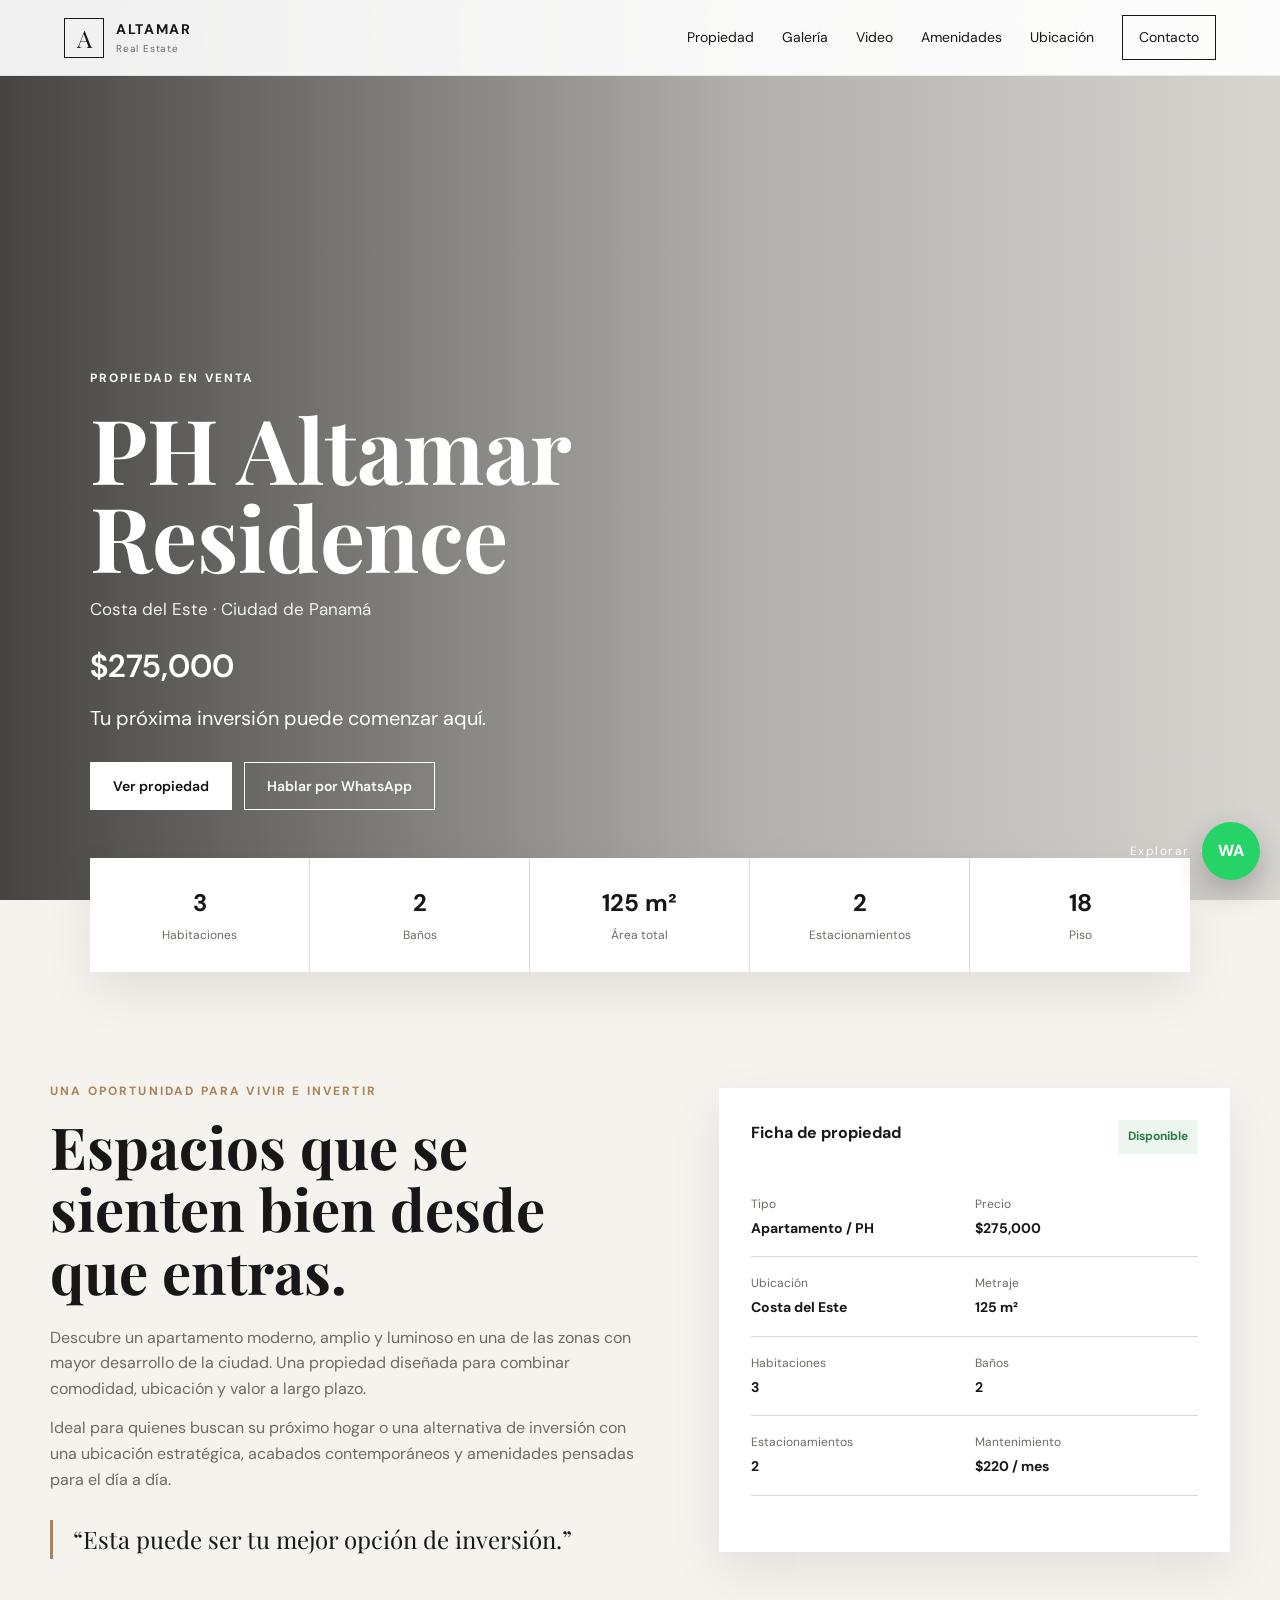
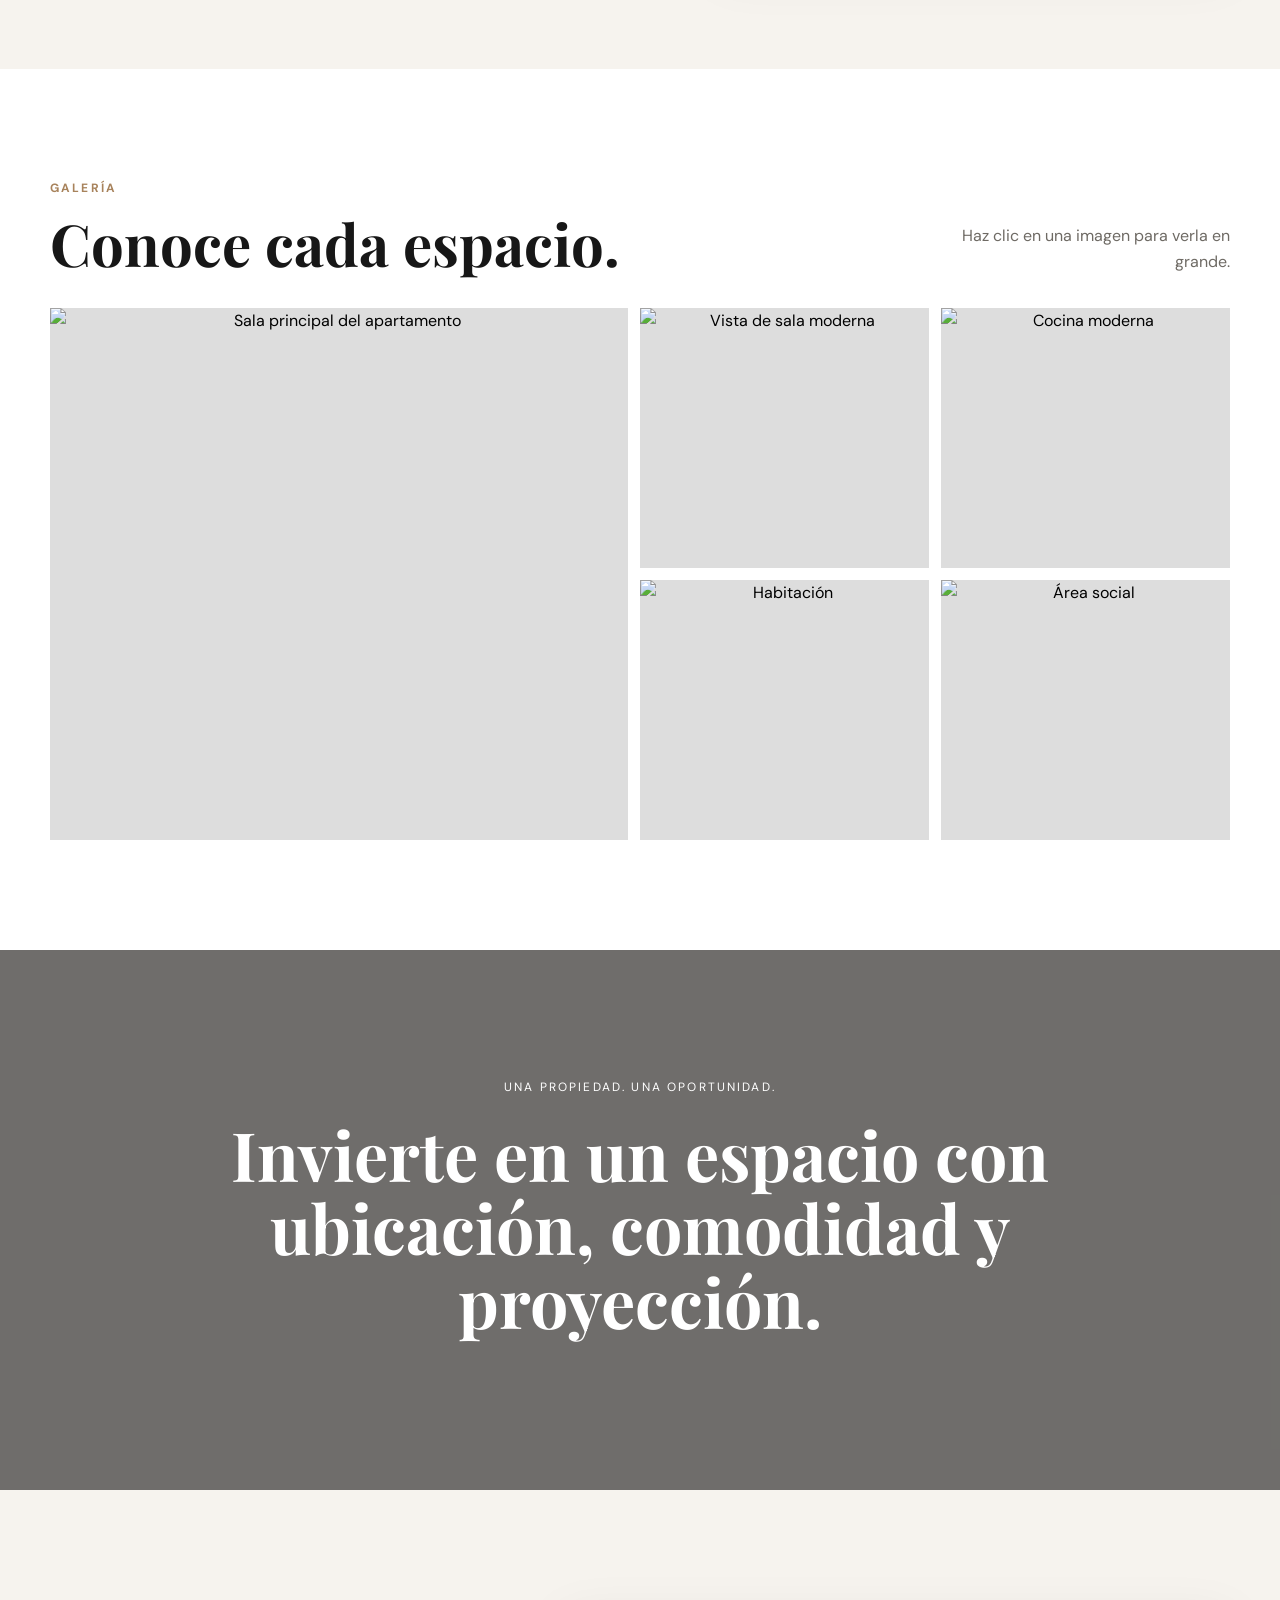
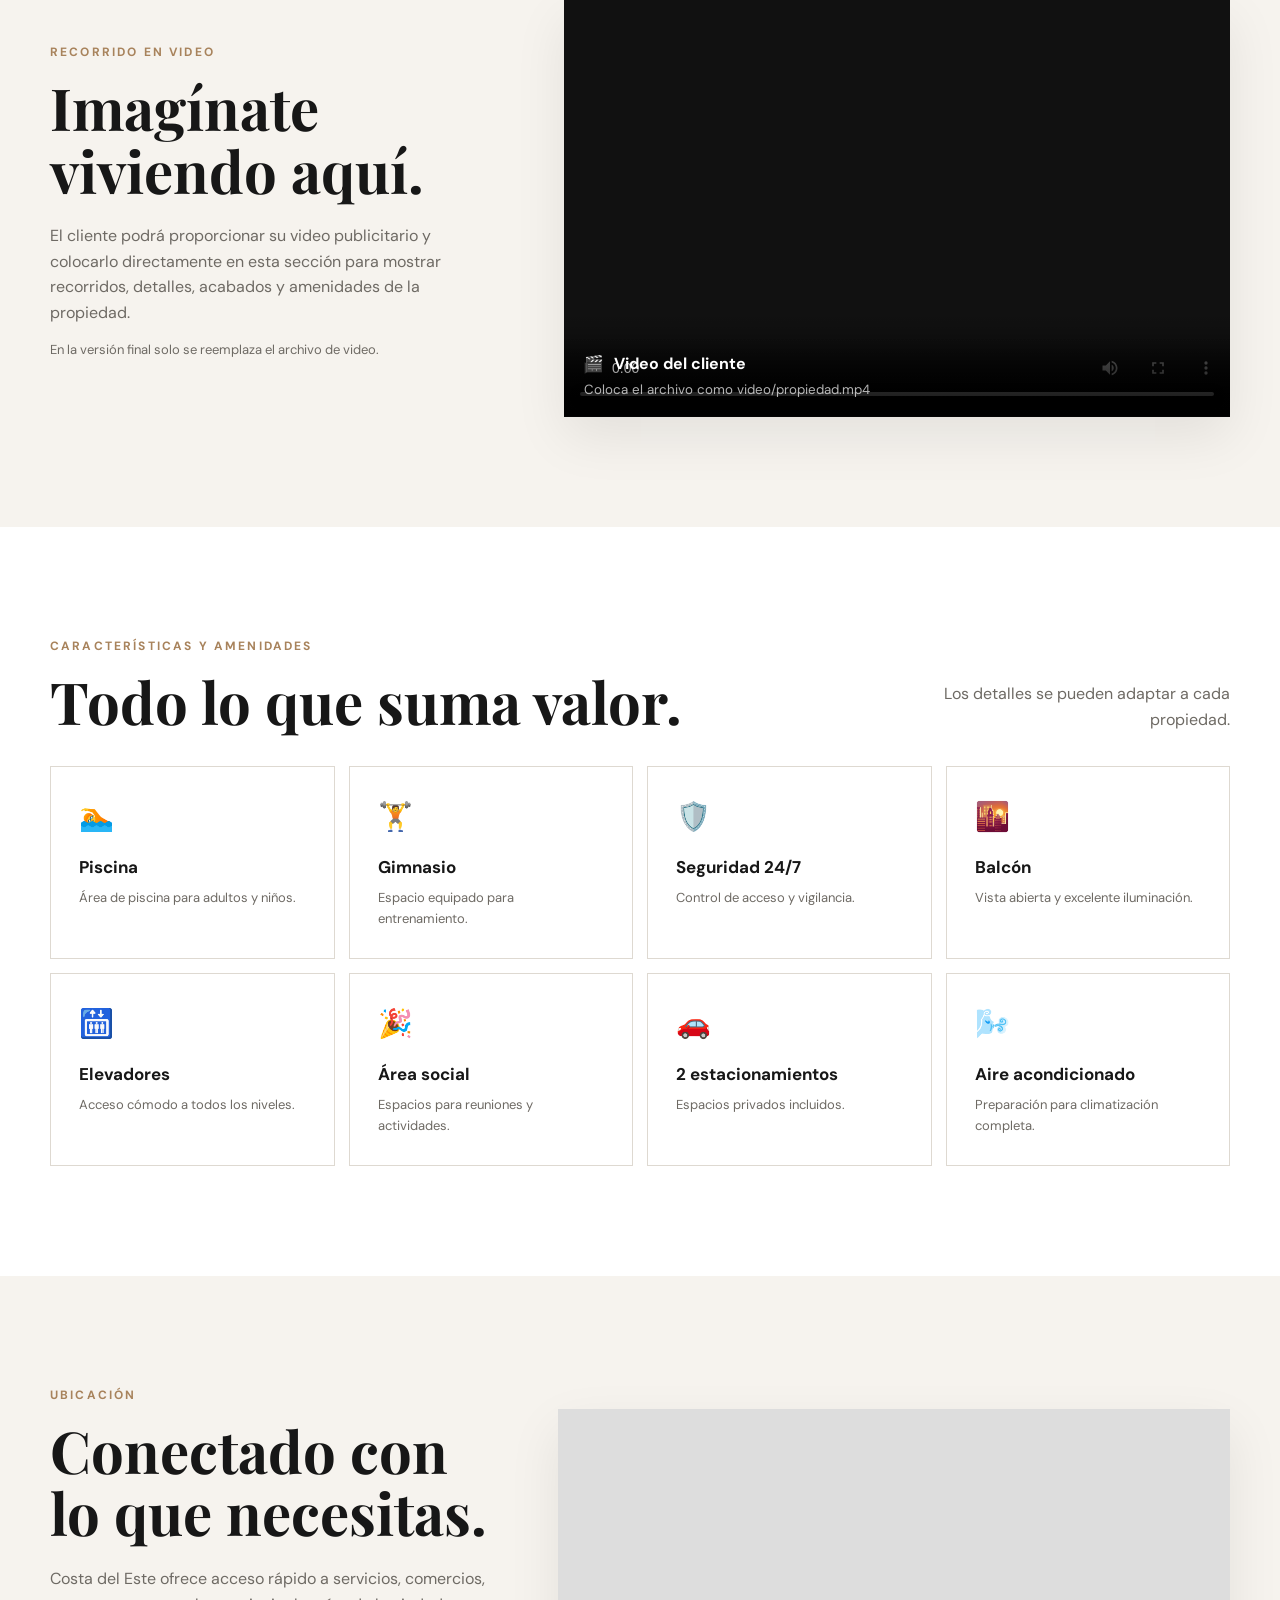
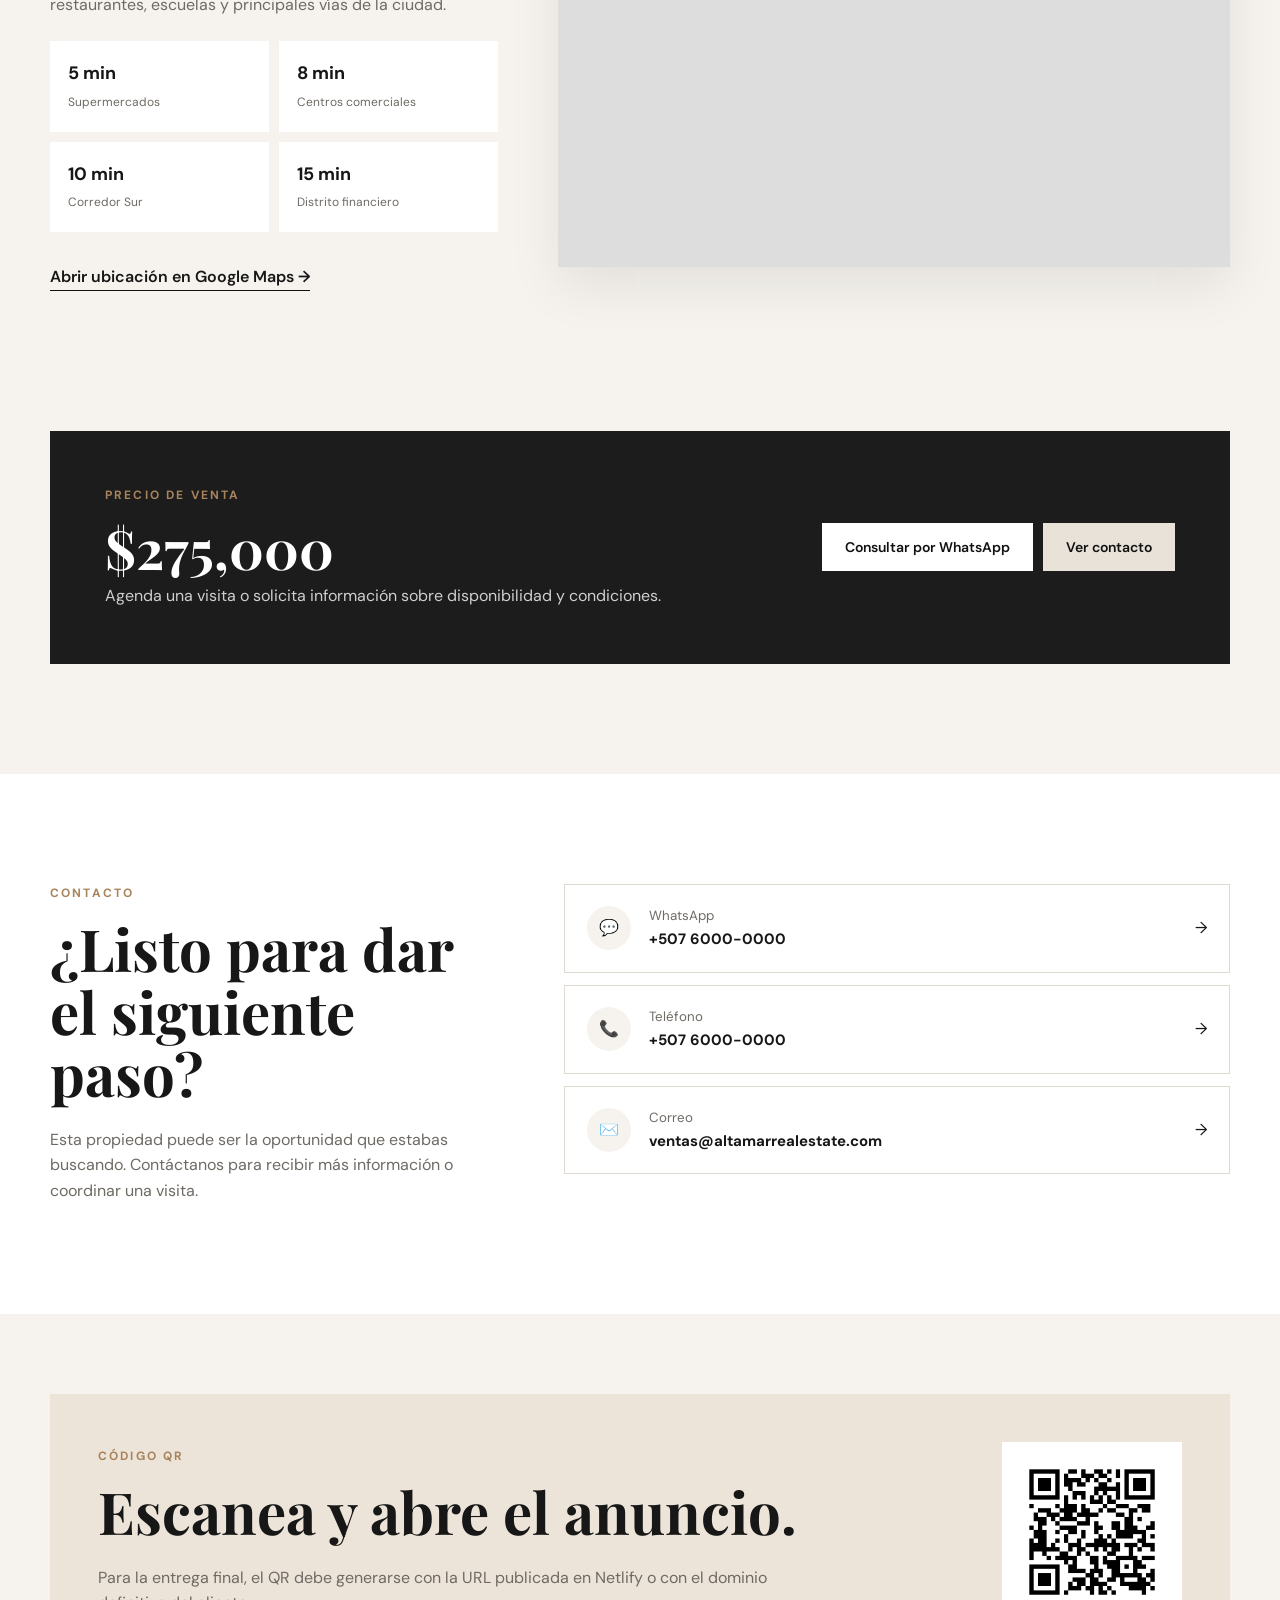
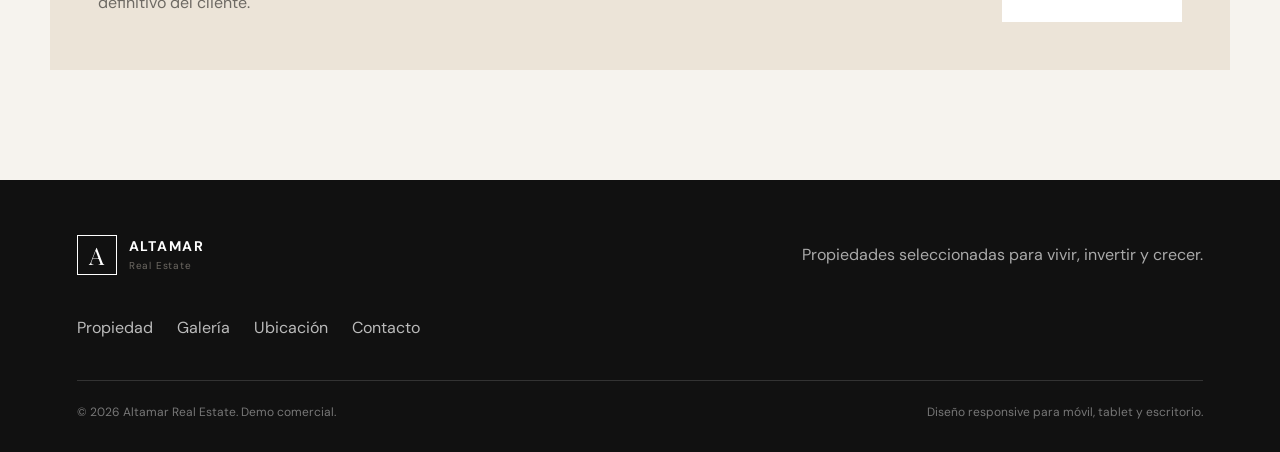
==== commit b49bb2f2: "mejora de botones de navegacion" ====
--- a/index.html
+++ b/index.html
@@ -102,7 +102,6 @@
             <div><span>Mantenimiento</span><strong>$220 / mes</strong></div>
           </div>
 
-          <a href="#contacto" class="btn btn-dark full">Solicitar información</a>
         </aside>
       </div>
     </section>
@@ -143,7 +142,7 @@
       <div class="investment-content">
         <span>UNA PROPIEDAD. UNA OPORTUNIDAD.</span>
         <h2>Invierte en un espacio con ubicación, comodidad y proyección.</h2>
-        <a href="#contacto" class="btn btn-light">Quiero conocerla</a>
+      
       </div>
     </section>
 
@@ -284,7 +283,7 @@
             dominio definitivo del cliente.
           </p>
         </div>
-        <img src="assets/qr-demo.png" alt="Código QR de demostración">
+        <img src="assets/QR.png" alt="Código QR de demostración">
       </div>
     </section>
   </main>
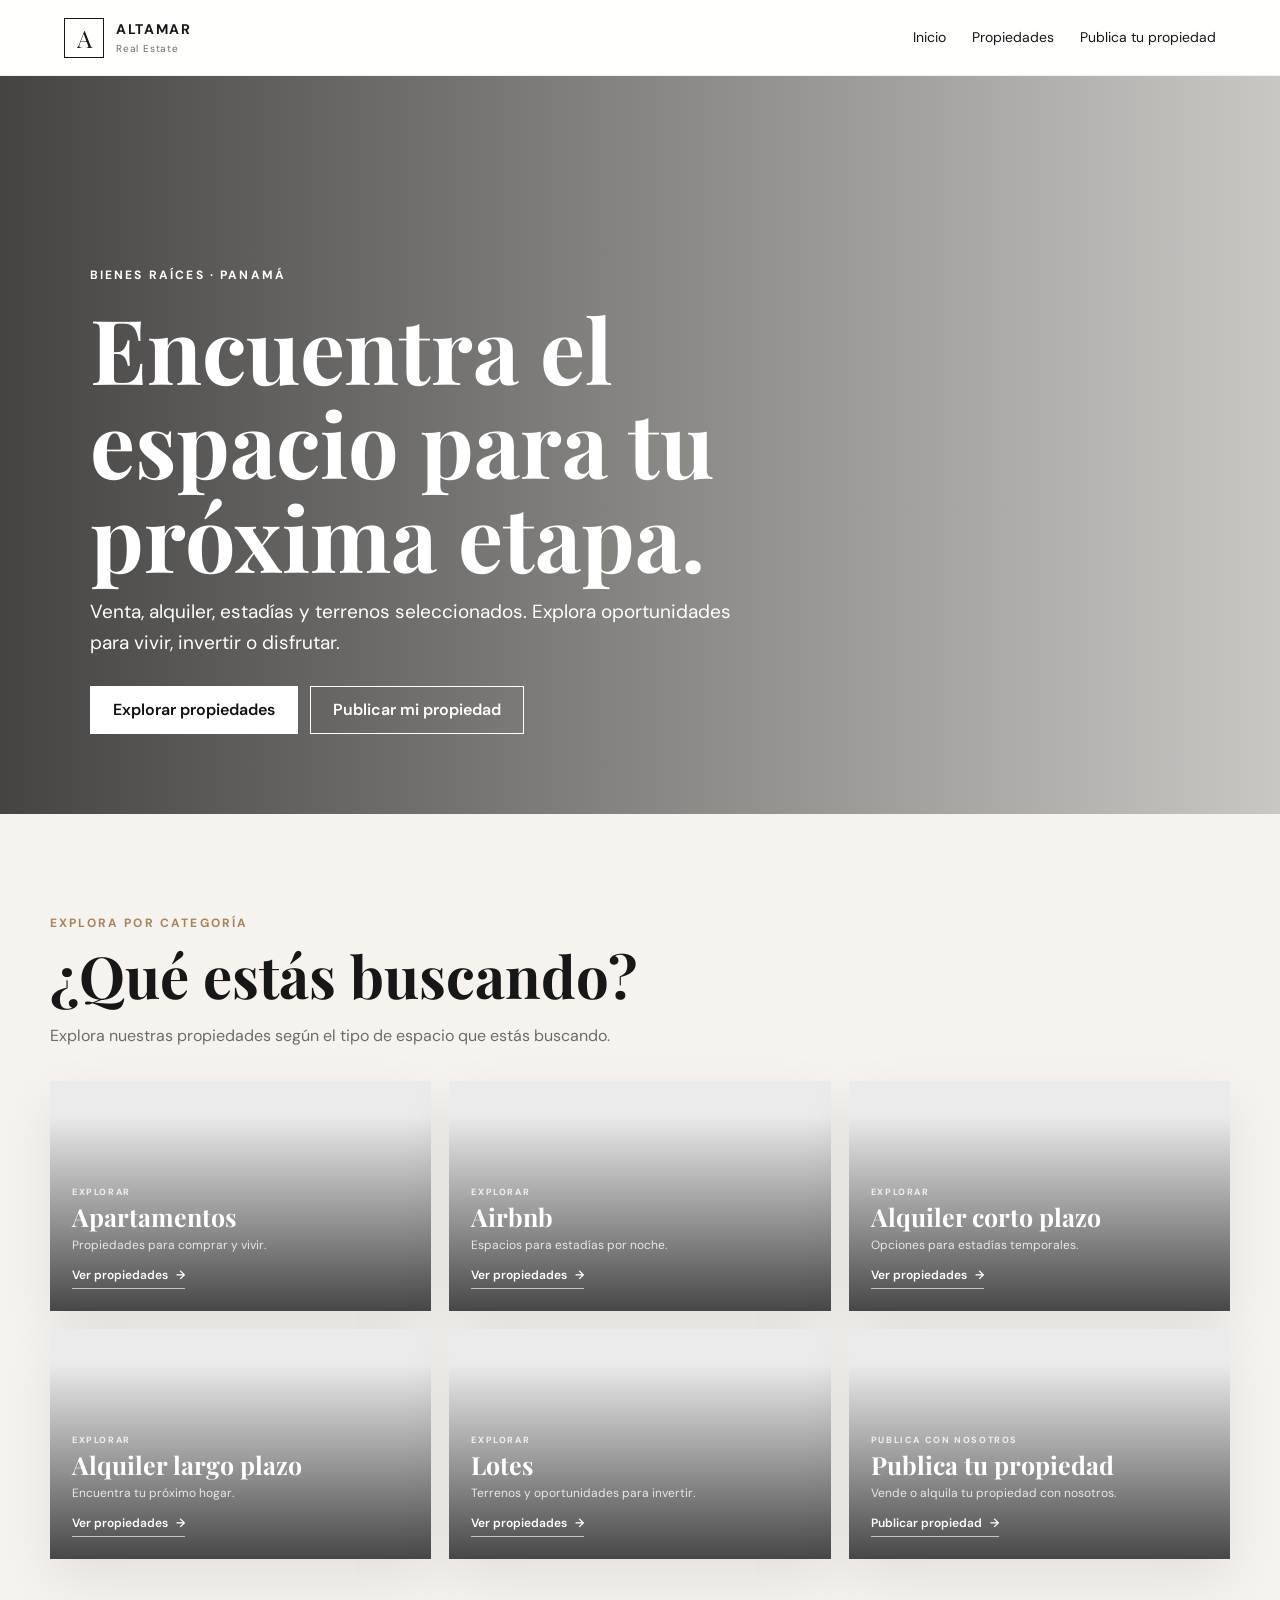
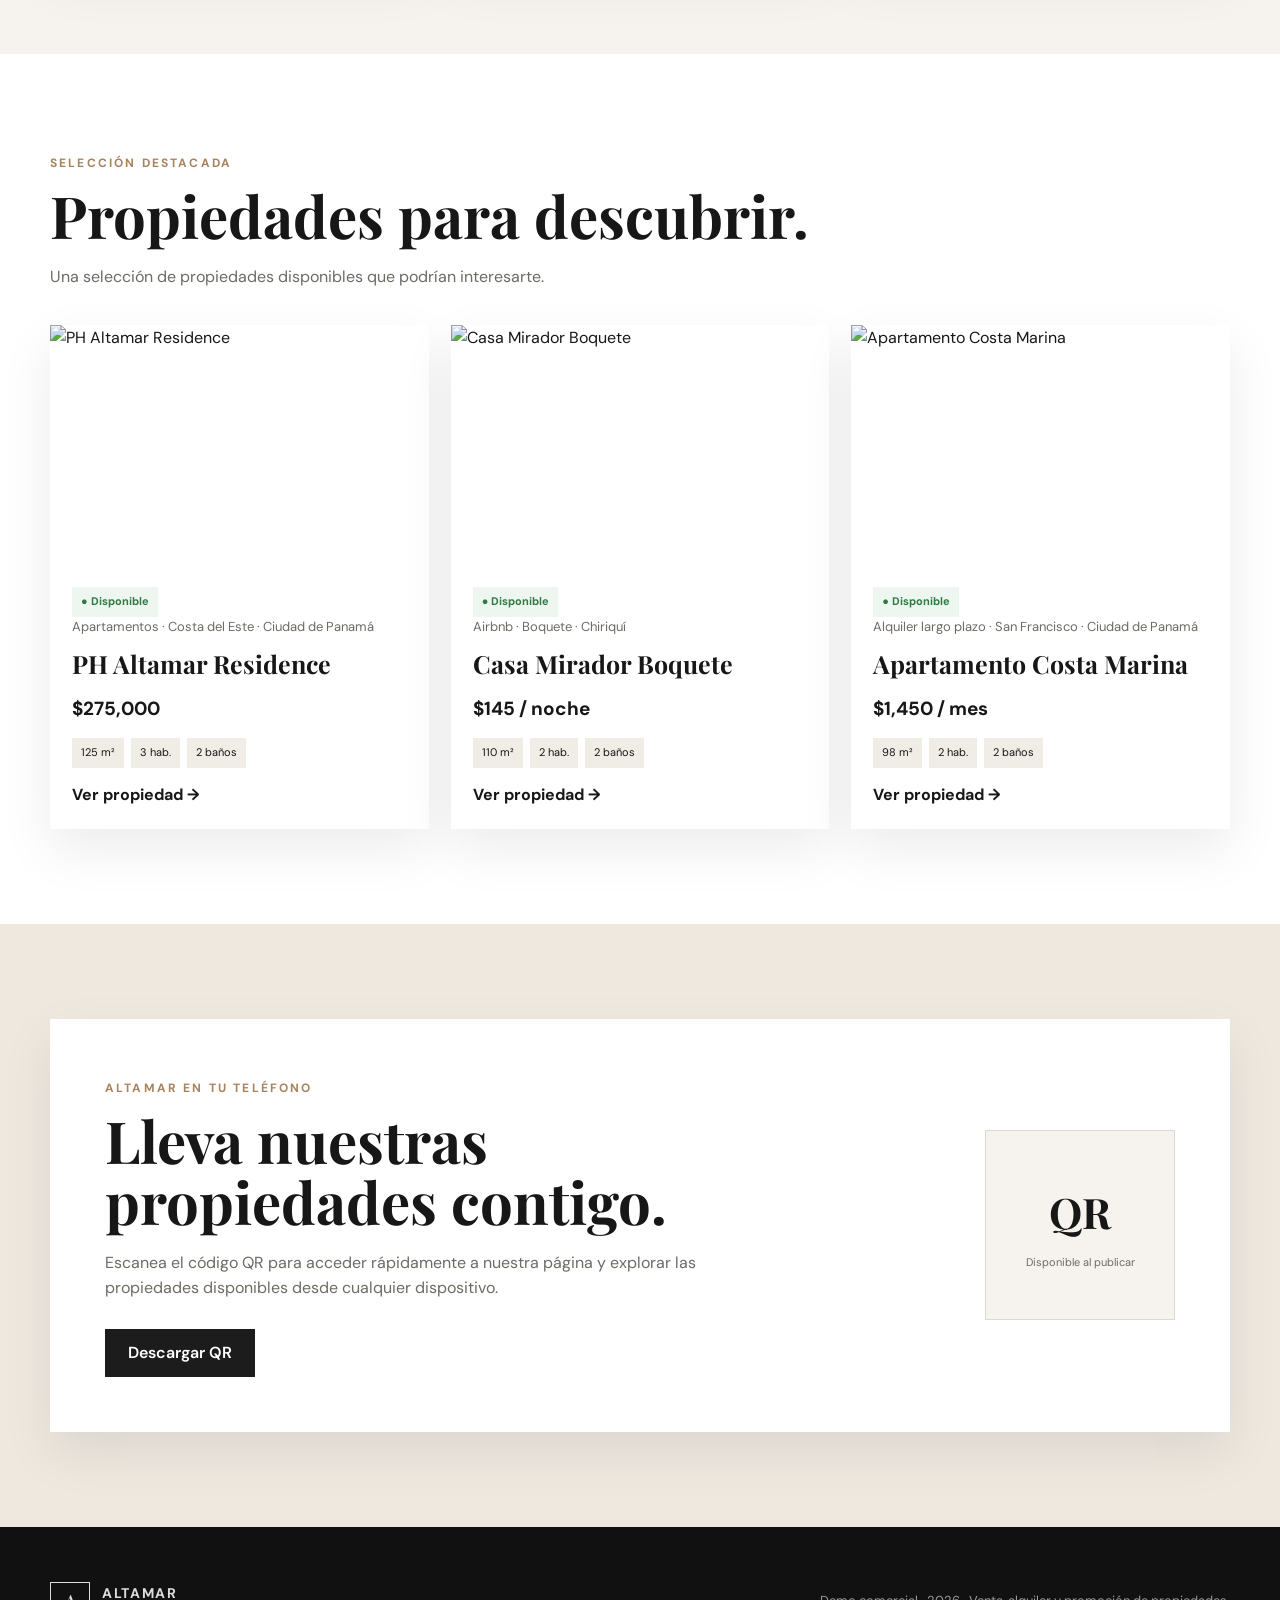
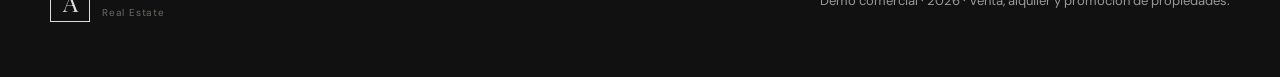
==== commit 22764ee2: "Actualiza inmobiliaria completa" ====
--- a/index.html
+++ b/index.html
@@ -1,334 +1,711 @@
-<!DOCTYPE html>
+<!doctype html>
 <html lang="es">
+
 <head>
-  <meta charset="UTF-8">
-  <meta name="viewport" content="width=device-width, initial-scale=1.0">
-  <meta name="description" content="Demo inmobiliaria para promocionar propiedades, apartamentos y PH.">
-  <title>Altamar Residence | Propiedad en venta</title>
-
-  <link rel="preconnect" href="https://fonts.googleapis.com">
-  <link rel="preconnect" href="https://fonts.gstatic.com" crossorigin>
-  <link href="https://fonts.googleapis.com/css2?family=DM+Sans:wght@400;500;600;700&family=Playfair+Display:wght@600;700&display=swap" rel="stylesheet">
-  <link rel="stylesheet" href="style.css">
+    <meta charset="utf-8">
+
+    <meta
+        name="viewport"
+        content="width=device-width, initial-scale=1"
+    >
+
+    <title>Altamar Real Estate | Inicio</title>
+
+    <link rel="stylesheet" href="style.css">
 </head>
 
+
 <body>
-  <header class="header" id="inicio">
-    <a href="#inicio" class="brand" aria-label="Inicio">
-      <span class="brand-mark">A</span>
-      <span>
-        <strong>ALTAMAR</strong>
-        <small>Real Estate</small>
-      </span>
-    </a>
-
-    <button class="menu-btn" id="menuBtn" aria-label="Abrir menú" aria-expanded="false">
-      <span></span><span></span><span></span>
-    </button>
-
-    <nav class="nav" id="nav">
-      <a href="#propiedad">Propiedad</a>
-      <a href="#galeria">Galería</a>
-      <a href="#video">Video</a>
-      <a href="#amenidades">Amenidades</a>
-      <a href="#ubicacion">Ubicación</a>
-      <a href="#contacto" class="nav-cta">Contacto</a>
-    </nav>
-  </header>
-
-  <main>
-    <section class="hero">
-      <div class="hero-bg"></div>
-      <div class="hero-overlay"></div>
-
-      <div class="hero-content">
-        <span class="eyebrow">PROPIEDAD EN VENTA</span>
-        <h1>PH Altamar Residence</h1>
-        <p class="hero-location">Costa del Este · Ciudad de Panamá</p>
-        <p class="hero-price">$275,000</p>
-        <p class="hero-copy">Tu próxima inversión puede comenzar aquí.</p>
-
-        <div class="hero-actions">
-          <a href="#propiedad" class="btn btn-light">Ver propiedad</a>
-          <a href="https://wa.me/50760000000?text=Hola%2C%20estoy%20interesado%20en%20PH%20Altamar%20Residence" target="_blank" class="btn btn-outline">Hablar por WhatsApp</a>
+
+    <!-- =========================================
+         HEADER
+    ========================================== -->
+
+    <header class="header">
+
+        <a class="brand" href="index.html">
+
+            <span class="brand-mark">
+                A
+            </span>
+
+            <span>
+                <strong>ALTAMAR</strong>
+                <small>Real Estate</small>
+            </span>
+
+        </a>
+
+
+        <button
+            class="menu-btn"
+            id="menuBtn"
+            aria-label="Menú"
+        >
+            ☰
+        </button>
+
+
+        <nav class="nav" id="nav">
+
+            <a href="index.html">
+                Inicio
+            </a>
+
+            <a href="#categorias">
+                Propiedades
+            </a>
+
+            <a href="publica.html">
+                Publica tu propiedad
+            </a>
+
+        </nav>
+
+    </header>
+
+
+    <!-- =========================================
+         CONTENIDO PRINCIPAL
+    ========================================== -->
+
+    <main>
+
+
+        <!-- =====================================
+             HERO
+        ====================================== -->
+
+        <section
+            class="hero"
+            style="
+                background-image:
+                url('https://images.unsplash.com/photo-1600607687939-ce8a6c25118c?auto=format&fit=crop&w=2200&q=90');
+            "
+        >
+
+            <div class="hero-content">
+
+                <span class="eyebrow">
+                    BIENES RAÍCES · PANAMÁ
+                </span>
+
+
+                <h1>
+                    Encuentra el espacio para tu próxima etapa.
+                </h1>
+
+
+                <p>
+                    Venta, alquiler, estadías y terrenos seleccionados.
+                    Explora oportunidades para vivir, invertir o disfrutar.
+                </p>
+
+
+                <div class="actions">
+
+                    <a
+                        class="btn btn-light"
+                        href="#categorias"
+                    >
+                        Explorar propiedades
+                    </a>
+
+
+                    <a
+                        class="btn btn-outline"
+                        href="publica.html"
+                    >
+                        Publicar mi propiedad
+                    </a>
+
+                </div>
+
+            </div>
+
+        </section>
+
+
+        <!-- =====================================
+             EXPLORAR POR CATEGORÍA
+        ====================================== -->
+
+        <section
+            class="section"
+            id="categorias"
+        >
+
+            <div class="inner">
+
+                <span class="kicker">
+                    EXPLORA POR CATEGORÍA
+                </span>
+
+
+                <h2>
+                    ¿Qué estás buscando?
+                </h2>
+
+
+                <p class="lead">
+                    Explora nuestras propiedades según el tipo
+                    de espacio que estás buscando.
+                </p>
+
+
+                <!--
+                    JavaScript coloca aquí las
+                    seis tarjetas visuales.
+                -->
+
+                <div
+                    class="category-grid portfolio-categories"
+                    id="categories"
+                ></div>
+
+            </div>
+
+        </section>
+
+
+        <!-- =====================================
+             PROPIEDADES DESTACADAS
+        ====================================== -->
+
+        <section
+            class="section"
+            style="background: #fff;"
+        >
+
+            <div class="inner">
+
+                <span class="kicker">
+                    SELECCIÓN DESTACADA
+                </span>
+
+
+                <h2>
+                    Propiedades para descubrir.
+                </h2>
+
+
+                <p class="lead">
+                    Una selección de propiedades disponibles
+                    que podrían interesarte.
+                </p>
+
+
+                <div
+                    class="property-grid"
+                    id="featured"
+                ></div>
+
+            </div>
+
+        </section>
+
+
+        <!-- =====================================
+             QR DE LA PÁGINA
+        ====================================== -->
+
+        <section class="section home-qr-section">
+
+            <div class="inner">
+
+                <div class="home-qr-box">
+
+
+                    <!-- TEXTO -->
+
+                    <div class="home-qr-content">
+
+                        <span class="kicker">
+                            ALTAMAR EN TU TELÉFONO
+                        </span>
+
+
+                        <h2>
+                            Lleva nuestras propiedades contigo.
+                        </h2>
+
+
+                        <p class="lead">
+                            Escanea el código QR para acceder rápidamente
+                            a nuestra página y explorar las propiedades
+                            disponibles desde cualquier dispositivo.
+                        </p>
+
+
+                        <div class="actions">
+
+                            <button
+                                class="btn btn-dark"
+                                type="button"
+                                id="downloadHomeQR"
+                                disabled
+                            >
+                                Descargar QR
+                            </button>
+
+                        </div>
+
+                    </div>
+
+
+                    <!-- QR -->
+
+                    <div class="home-qr-preview">
+
+                        <div class="home-qr-placeholder">
+
+                            <span>
+                                QR
+                            </span>
+
+                            <small>
+                                Disponible al publicar
+                            </small>
+
+                        </div>
+
+                    </div>
+
+                </div>
+
+            </div>
+
+        </section>
+
+
+    </main>
+
+
+    <!-- =========================================
+         FOOTER
+    ========================================== -->
+
+    <footer class="footer">
+
+        <div class="inner">
+
+            <div class="brand">
+
+                <span class="brand-mark">
+                    A
+                </span>
+
+                <span>
+                    <strong>ALTAMAR</strong>
+                    <small>Real Estate</small>
+                </span>
+
+            </div>
+
+
+            <p>
+                Demo comercial ·
+                <span id="year"></span>
+                · Venta, alquiler y promoción de propiedades.
+            </p>
+
         </div>
-      </div>
-
-      <a href="#propiedad" class="scroll-cue" aria-label="Bajar">
-        <span>Explorar</span>
-        <span class="arrow">↓</span>
-      </a>
-    </section>
-
-    <section class="quick-stats" aria-label="Resumen de propiedad">
-      <article><strong>3</strong><span>Habitaciones</span></article>
-      <article><strong>2</strong><span>Baños</span></article>
-      <article><strong>125 m²</strong><span>Área total</span></article>
-      <article><strong>2</strong><span>Estacionamientos</span></article>
-      <article><strong>18</strong><span>Piso</span></article>
-    </section>
-
-    <section class="section intro-section" id="propiedad">
-      <div class="section-inner two-col">
-        <div class="intro-copy">
-          <span class="section-kicker">UNA OPORTUNIDAD PARA VIVIR E INVERTIR</span>
-          <h2>Espacios que se sienten bien desde que entras.</h2>
-          <p>
-            Descubre un apartamento moderno, amplio y luminoso en una de las zonas con mayor
-            desarrollo de la ciudad. Una propiedad diseñada para combinar comodidad, ubicación y
-            valor a largo plazo.
-          </p>
-          <p>
-            Ideal para quienes buscan su próximo hogar o una alternativa de inversión con una
-            ubicación estratégica, acabados contemporáneos y amenidades pensadas para el día a día.
-          </p>
-          <blockquote>“Esta puede ser tu mejor opción de inversión.”</blockquote>
-        </div>
-
-        <aside class="property-card">
-          <div class="card-header">
-            <span>Ficha de propiedad</span>
-            <span class="status">Disponible</span>
-          </div>
-
-          <div class="details-grid">
-            <div><span>Tipo</span><strong>Apartamento / PH</strong></div>
-            <div><span>Precio</span><strong>$275,000</strong></div>
-            <div><span>Ubicación</span><strong>Costa del Este</strong></div>
-            <div><span>Metraje</span><strong>125 m²</strong></div>
-            <div><span>Habitaciones</span><strong>3</strong></div>
-            <div><span>Baños</span><strong>2</strong></div>
-            <div><span>Estacionamientos</span><strong>2</strong></div>
-            <div><span>Mantenimiento</span><strong>$220 / mes</strong></div>
-          </div>
-
-        </aside>
-      </div>
-    </section>
-
-    <section class="section gallery-section" id="galeria">
-      <div class="section-inner">
-        <div class="section-heading">
-          <div>
-            <span class="section-kicker">GALERÍA</span>
-            <h2>Conoce cada espacio.</h2>
-          </div>
-          <p>Haz clic en una imagen para verla en grande.</p>
-        </div>
-
-        <div class="gallery-grid">
-          <button class="gallery-item gallery-large" data-img="https://images.unsplash.com/photo-1600566753190-17f0baa2a6c3?auto=format&fit=crop&w=1800&q=85">
-            <img src="https://images.unsplash.com/photo-1600566753190-17f0baa2a6c3?auto=format&fit=crop&w=1200&q=85" alt="Sala principal del apartamento">
-          </button>
-          <button class="gallery-item" data-img="https://images.unsplash.com/photo-1600585154340-be6161a56a0c?auto=format&fit=crop&w=1800&q=85">
-            <img src="https://images.unsplash.com/photo-1600585154340-be6161a56a0c?auto=format&fit=crop&w=900&q=85" alt="Vista de sala moderna">
-          </button>
-          <button class="gallery-item" data-img="https://images.unsplash.com/photo-1600566753086-00f18fb6b3ea?auto=format&fit=crop&w=1800&q=85">
-            <img src="https://images.unsplash.com/photo-1600566753086-00f18fb6b3ea?auto=format&fit=crop&w=900&q=85" alt="Cocina moderna">
-          </button>
-          <button class="gallery-item" data-img="https://images.unsplash.com/photo-1560185008-b033106af5c3?auto=format&fit=crop&w=1800&q=85">
-            <img src="https://images.unsplash.com/photo-1560185008-b033106af5c3?auto=format&fit=crop&w=900&q=85" alt="Habitación">
-          </button>
-          <button class="gallery-item" data-img="https://images.unsplash.com/photo-1600210492486-724fe5c67fb0?auto=format&fit=crop&w=1800&q=85">
-            <img src="https://images.unsplash.com/photo-1600210492486-724fe5c67fb0?auto=format&fit=crop&w=900&q=85" alt="Área social">
-          </button>
-        </div>
-      </div>
-    </section>
-
-    <section class="investment-banner">
-      <div class="investment-bg"></div>
-      <div class="investment-overlay"></div>
-      <div class="investment-content">
-        <span>UNA PROPIEDAD. UNA OPORTUNIDAD.</span>
-        <h2>Invierte en un espacio con ubicación, comodidad y proyección.</h2>
-      
-      </div>
-    </section>
-
-    <section class="section video-section" id="video">
-      <div class="section-inner video-layout">
-        <div>
-          <span class="section-kicker">RECORRIDO EN VIDEO</span>
-          <h2>Imagínate viviendo aquí.</h2>
-          <p>
-            El cliente podrá proporcionar su video publicitario y colocarlo directamente en esta
-            sección para mostrar recorridos, detalles, acabados y amenidades de la propiedad.
-          </p>
-          <p class="note">En la versión final solo se reemplaza el archivo de video.</p>
-        </div>
-
-        <div class="video-card">
-          <video controls preload="metadata" poster="https://images.unsplash.com/photo-1600607687920-4e2a09cf159d?auto=format&fit=crop&w=1400&q=85">
-            <source src="video/propiedad.mp4" type="video/mp4">
-            Tu navegador no soporta video HTML5.
-          </video>
-          <div class="video-placeholder">
-            <span>🎬</span>
-            <strong>Video del cliente</strong>
-            <small>Coloca el archivo como video/propiedad.mp4</small>
-          </div>
-        </div>
-      </div>
-    </section>
-
-    <section class="section amenities-section" id="amenidades">
-      <div class="section-inner">
-        <div class="section-heading">
-          <div>
-            <span class="section-kicker">CARACTERÍSTICAS Y AMENIDADES</span>
-            <h2>Todo lo que suma valor.</h2>
-          </div>
-          <p>Los detalles se pueden adaptar a cada propiedad.</p>
-        </div>
-
-        <div class="amenities-grid">
-          <article><span>🏊</span><h3>Piscina</h3><p>Área de piscina para adultos y niños.</p></article>
-          <article><span>🏋️</span><h3>Gimnasio</h3><p>Espacio equipado para entrenamiento.</p></article>
-          <article><span>🛡️</span><h3>Seguridad 24/7</h3><p>Control de acceso y vigilancia.</p></article>
-          <article><span>🌇</span><h3>Balcón</h3><p>Vista abierta y excelente iluminación.</p></article>
-          <article><span>🛗</span><h3>Elevadores</h3><p>Acceso cómodo a todos los niveles.</p></article>
-          <article><span>🎉</span><h3>Área social</h3><p>Espacios para reuniones y actividades.</p></article>
-          <article><span>🚗</span><h3>2 estacionamientos</h3><p>Espacios privados incluidos.</p></article>
-          <article><span>🌬️</span><h3>Aire acondicionado</h3><p>Preparación para climatización completa.</p></article>
-        </div>
-      </div>
-    </section>
-
-    <section class="section location-section" id="ubicacion">
-      <div class="section-inner location-layout">
-        <div class="location-copy">
-          <span class="section-kicker">UBICACIÓN</span>
-          <h2>Conectado con lo que necesitas.</h2>
-          <p>
-            Costa del Este ofrece acceso rápido a servicios, comercios, restaurantes, escuelas y
-            principales vías de la ciudad.
-          </p>
-
-          <div class="nearby-list">
-            <div><strong>5 min</strong><span>Supermercados</span></div>
-            <div><strong>8 min</strong><span>Centros comerciales</span></div>
-            <div><strong>10 min</strong><span>Corredor Sur</span></div>
-            <div><strong>15 min</strong><span>Distrito financiero</span></div>
-          </div>
-
-          <a href="https://maps.google.com/?q=Costa+del+Este+Panama" target="_blank" class="text-link">Abrir ubicación en Google Maps →</a>
-        </div>
-
-        <div class="map-wrap">
-          <iframe
-            title="Mapa de ubicación"
-            src="https://www.google.com/maps?q=Costa%20del%20Este%20Panama&output=embed"
-            loading="lazy"
-            referrerpolicy="no-referrer-when-downgrade">
-          </iframe>
-        </div>
-      </div>
-    </section>
-
-    <section class="section sale-section">
-      <div class="section-inner sale-card">
-        <div>
-          <span class="section-kicker">PRECIO DE VENTA</span>
-          <h2>$275,000</h2>
-          <p>Agenda una visita o solicita información sobre disponibilidad y condiciones.</p>
-        </div>
-        <div class="sale-actions">
-          <a href="https://wa.me/50760000000?text=Hola%2C%20estoy%20interesado%20en%20PH%20Altamar%20Residence" target="_blank" class="btn btn-dark">Consultar por WhatsApp</a>
-          <a href="#contacto" class="btn btn-soft">Ver contacto</a>
-        </div>
-      </div>
-    </section>
-
-    <section class="section contact-section" id="contacto">
-      <div class="section-inner contact-layout">
-        <div class="contact-copy">
-          <span class="section-kicker">CONTACTO</span>
-          <h2>¿Listo para dar el siguiente paso?</h2>
-          <p>
-            Esta propiedad puede ser la oportunidad que estabas buscando. Contáctanos para recibir
-            más información o coordinar una visita.
-          </p>
-        </div>
-
-        <div class="contact-cards">
-          <a href="https://wa.me/50760000000?text=Hola%2C%20estoy%20interesado%20en%20PH%20Altamar%20Residence" target="_blank" class="contact-card">
-            <span class="contact-icon">💬</span>
-            <span><small>WhatsApp</small><strong>+507 6000-0000</strong></span>
-            <span>→</span>
-          </a>
-
-          <a href="tel:+50760000000" class="contact-card">
-            <span class="contact-icon">📞</span>
-            <span><small>Teléfono</small><strong>+507 6000-0000</strong></span>
-            <span>→</span>
-          </a>
-
-          <a href="mailto:ventas@altamarrealestate.com?subject=Inter%C3%A9s%20en%20PH%20Altamar%20Residence" class="contact-card">
-            <span class="contact-icon">✉️</span>
-            <span><small>Correo</small><strong>ventas@altamarrealestate.com</strong></span>
-            <span>→</span>
-          </a>
-        </div>
-      </div>
-    </section>
-
-    <section class="qr-section">
-      <div class="section-inner qr-card">
-        <div>
-          <span class="section-kicker">CÓDIGO QR</span>
-          <h2>Escanea y abre el anuncio.</h2>
-          <p>
-            Para la entrega final, el QR debe generarse con la URL publicada en Netlify o con el
-            dominio definitivo del cliente.
-          </p>
-        </div>
-        <img src="assets/QR.png" alt="Código QR de demostración">
-      </div>
-    </section>
-  </main>
-
-  <footer class="footer">
-    <div class="footer-main">
-      <div class="brand footer-brand">
-        <span class="brand-mark">A</span>
-        <span><strong>ALTAMAR</strong><small>Real Estate</small></span>
-      </div>
-      <p>Propiedades seleccionadas para vivir, invertir y crecer.</p>
-    </div>
-
-    <div class="footer-links">
-      <a href="#propiedad">Propiedad</a>
-      <a href="#galeria">Galería</a>
-      <a href="#ubicacion">Ubicación</a>
-      <a href="#contacto">Contacto</a>
-    </div>
-
-    <div class="footer-bottom">
-      <span>© <span id="year"></span> Altamar Real Estate. Demo comercial.</span>
-      <span>Diseño responsive para móvil, tablet y escritorio.</span>
-    </div>
-  </footer>
-
-  <a
-    href="https://wa.me/50760000000?text=Hola%2C%20estoy%20interesado%20en%20PH%20Altamar%20Residence"
-    target="_blank"
-    class="whatsapp-float"
-    aria-label="Contactar por WhatsApp">
-    <span>WA</span>
-  </a>
-
-  <div class="lightbox" id="lightbox" aria-hidden="true">
-    <button class="lightbox-close" id="lightboxClose" aria-label="Cerrar">×</button>
-    <img id="lightboxImg" src="" alt="Vista ampliada de la propiedad">
-  </div>
-
-
-  <div class="mobile-contact-bar" aria-label="Contacto rápido">
-    <a href="tel:+50760000000" class="mobile-call">Llamar</a>
-    <a href="https://wa.me/50760000000?text=Hola%2C%20estoy%20interesado%20en%20PH%20Altamar%20Residence" target="_blank" class="mobile-wa">WhatsApp</a>
-  </div>
-
-  <script src="script.js"></script>
+
+    </footer>
+
+
+    <!-- =========================================
+         DATOS DE PROPIEDADES
+    ========================================== -->
+
+    <script src="js/propiedades.js"></script>
+
+
+    <!-- =========================================
+         JAVASCRIPT
+    ========================================== -->
+
+    <script>
+
+
+        /* ========================================
+           CATEGORÍAS VISUALES
+        ======================================== */
+
+        const categorias = [
+
+            {
+                nombre: 'Apartamentos',
+
+                descripcion:
+                    'Propiedades para comprar y vivir.',
+
+                imagen:
+                    'https://images.unsplash.com/photo-1600566753190-17f0baa2a6c3?auto=format&fit=crop&w=1600&q=85'
+            },
+
+
+            {
+                nombre: 'Airbnb',
+
+                descripcion:
+                    'Espacios para estadías por noche.',
+
+                imagen:
+                    'https://images.unsplash.com/photo-1600585154340-be6161a56a0c?auto=format&fit=crop&w=1600&q=85'
+            },
+
+
+            {
+                nombre: 'Alquiler corto plazo',
+
+                descripcion:
+                    'Opciones para estadías temporales.',
+
+                imagen:
+                    'https://images.unsplash.com/photo-1600210492486-724fe5c67fb0?auto=format&fit=crop&w=1600&q=85'
+            },
+
+
+            {
+                nombre: 'Alquiler largo plazo',
+
+                descripcion:
+                    'Encuentra tu próximo hogar.',
+
+                imagen:
+                    'https://images.unsplash.com/photo-1600607687920-4e2a09cf159d?auto=format&fit=crop&w=1600&q=85'
+            },
+
+
+            {
+                nombre: 'Lotes',
+
+                descripcion:
+                    'Terrenos y oportunidades para invertir.',
+
+                imagen:
+                    'https://images.unsplash.com/photo-1500530855697-b586d89ba3ee?auto=format&fit=crop&w=1600&q=85'
+            },
+
+
+            {
+                nombre: 'Publica tu propiedad',
+
+                descripcion:
+                    'Vende o alquila tu propiedad con nosotros.',
+
+                imagen:
+                    'https://images.unsplash.com/photo-1560518883-ce09059eeffa?auto=format&fit=crop&w=1600&q=85',
+
+                enlace:
+                    'publica.html',
+
+                tipo:
+                    'publicar'
+            }
+
+        ];
+
+
+        /* ========================================
+           MOSTRAR CATEGORÍAS
+        ======================================== */
+
+        const categoriesContainer =
+            document.getElementById(
+                'categories'
+            );
+
+
+        categoriesContainer.innerHTML =
+            categorias.map(categoria => {
+
+
+                /* =================================
+                   DECIDIR DESTINO DE LA TARJETA
+                ================================= */
+
+                const enlace =
+                    categoria.tipo === 'publicar'
+
+                        ? categoria.enlace
+
+                        : `categoria.html?categoria=${encodeURIComponent(categoria.nombre)}`;
+
+
+                /* =================================
+                   TEXTO SUPERIOR
+                ================================= */
+
+                const etiqueta =
+                    categoria.tipo === 'publicar'
+
+                        ? 'PUBLICA CON NOSOTROS'
+
+                        : 'EXPLORAR';
+
+
+                /* =================================
+                   TEXTO DE ACCIÓN
+                ================================= */
+
+                const accion =
+                    categoria.tipo === 'publicar'
+
+                        ? 'Publicar propiedad'
+
+                        : 'Ver propiedades';
+
+
+                /* =================================
+                   CREAR TARJETA
+                ================================= */
+
+                return `
+
+                    <a
+                        class="
+                            category-card
+                            category-visual
+                            ${categoria.tipo === 'publicar'
+                                ? 'category-publish'
+                                : ''}
+                        "
+                        href="${enlace}"
+                        style="
+                            --category-image:
+                            url('${categoria.imagen}');
+                        "
+                    >
+
+                        <div class="category-content">
+
+
+                            <small>
+                                ${etiqueta}
+                            </small>
+
+
+                            <strong>
+                                ${categoria.nombre}
+                            </strong>
+
+
+                            <em>
+                                ${categoria.descripcion}
+                            </em>
+
+
+                            <b>
+                                ${accion}
+                                <i>→</i>
+                            </b>
+
+
+                        </div>
+
+                    </a>
+
+                `;
+
+            }).join('');
+
+
+        /* ========================================
+           CREAR TARJETA DE PROPIEDAD
+        ======================================== */
+
+        function crearTarjeta(propiedad) {
+
+            const estado =
+                propiedad.disponible
+
+                    ? 'Disponible'
+
+                    : 'No disponible';
+
+
+            return `
+
+                <a
+                    class="property-card"
+                    href="propiedad.html?id=${propiedad.id}"
+                >
+
+                    <img
+                        src="${propiedad.imagen}"
+                        alt="${propiedad.nombre}"
+                        loading="lazy"
+                    >
+
+
+                    <div class="property-body">
+
+
+                        <span class="status">
+                            ● ${estado}
+                        </span>
+
+
+                        <p class="meta">
+
+                            ${propiedad.categoria}
+
+                            ·
+
+                            ${propiedad.ubicacion}
+
+                        </p>
+
+
+                        <h3>
+                            ${propiedad.nombre}
+                        </h3>
+
+
+                        <p class="price">
+                            ${propiedad.precio}
+                        </p>
+
+
+                        <div class="chips">
+
+                            <span class="chip">
+                                ${propiedad.area}
+                            </span>
+
+
+                            <span class="chip">
+                                ${propiedad.habitaciones} hab.
+                            </span>
+
+
+                            <span class="chip">
+                                ${propiedad.banos} baños
+                            </span>
+
+                        </div>
+
+
+                        <strong>
+                            Ver propiedad →
+                        </strong>
+
+
+                    </div>
+
+                </a>
+
+            `;
+
+        }
+
+
+        /* ========================================
+           MOSTRAR 3 PROPIEDADES DESTACADAS
+        ======================================== */
+
+        const featured =
+            document.getElementById(
+                'featured'
+            );
+
+
+        const propiedadesDestacadas =
+            PROPIEDADES
+
+                .filter(
+                    propiedad =>
+                        propiedad.disponible === true
+                )
+
+                .slice(0, 3);
+
+
+        if (propiedadesDestacadas.length > 0) {
+
+            featured.innerHTML =
+                propiedadesDestacadas
+
+                    .map(crearTarjeta)
+
+                    .join('');
+
+        } else {
+
+            featured.innerHTML = `
+
+                <div class="empty">
+
+                    <strong>
+                        Actualmente no hay propiedades disponibles.
+                    </strong>
+
+                    <p>
+                        Vuelve pronto para descubrir nuevas oportunidades.
+                    </p>
+
+                </div>
+
+            `;
+
+        }
+
+
+        /* ========================================
+           MENÚ MÓVIL
+        ======================================== */
+
+        const menuBtn =
+            document.getElementById(
+                'menuBtn'
+            );
+
+
+        const nav =
+            document.getElementById(
+                'nav'
+            );
+
+
+        if (menuBtn && nav) {
+
+            menuBtn.addEventListener(
+                'click',
+                () => {
+
+                    nav.classList.toggle(
+                        'open'
+                    );
+
+                }
+            );
+
+        }
+
+
+        /* ========================================
+           AÑO AUTOMÁTICO
+        ======================================== */
+
+        const year =
+            document.getElementById(
+                'year'
+            );
+
+
+        if (year) {
+
+            year.textContent =
+                new Date().getFullYear();
+
+        }
+
+
+    </script>
+
+
 </body>
-</html>
+
+</html>
--- a/style.css
+++ b/style.css
@@ -1,784 +1,1614 @@
+@import url('https://fonts.googleapis.com/css2?family=DM+Sans:wght@400;500;600;700&family=Playfair+Display:wght@600;700&display=swap');
+
+/* ==========================================
+   VARIABLES
+========================================== */
+
 :root {
-  --bg: #f6f3ee;
-  --surface: #ffffff;
-  --text: #171717;
-  --muted: #6e6a64;
-  --line: #ded9d1;
-  --accent: #a8835c;
-  --dark: #1c1c1c;
-  --max: 1180px;
-  --shadow: 0 20px 50px rgba(0,0,0,.08);
-}
-
-* { box-sizing: border-box; margin: 0; padding: 0; }
-html { scroll-behavior: smooth; }
+    --bg: #f6f3ee;
+    --surface: #fff;
+    --text: #171717;
+    --muted: #6e6a64;
+    --line: #ded9d1;
+    --accent: #a8835c;
+    --dark: #1c1c1c;
+    --green: #2d7a45;
+    --max: 1180px;
+    --shadow: 0 20px 50px rgba(0, 0, 0, .08);
+}
+
+
+/* ==========================================
+   GENERAL
+========================================== */
+
+* {
+    box-sizing: border-box;
+    margin: 0;
+    padding: 0;
+}
+
+html {
+    scroll-behavior: smooth;
+}
+
 body {
-  font-family: "DM Sans", sans-serif;
-  color: var(--text);
-  background: var(--bg);
-  line-height: 1.6;
-}
-img { width: 100%; display: block; }
-a { color: inherit; text-decoration: none; }
-button { font: inherit; }
+    font-family: 'DM Sans', sans-serif;
+    background: var(--bg);
+    color: var(--text);
+    line-height: 1.6;
+}
+
+a {
+    text-decoration: none;
+    color: inherit;
+}
+
+img {
+    display: block;
+    width: 100%;
+}
+
+button,
+input,
+select,
+textarea {
+    font: inherit;
+}
+
+
+/* ==========================================
+   HEADER
+========================================== */
 
 .header {
-  position: fixed;
-  inset: 0 0 auto 0;
-  z-index: 50;
-  height: 76px;
-  padding: 0 clamp(20px, 5vw, 72px);
-  display: flex;
-  align-items: center;
-  justify-content: space-between;
-  background: rgba(255,255,255,.92);
-  backdrop-filter: blur(14px);
-  border-bottom: 1px solid rgba(0,0,0,.06);
-}
-
-.brand { display:flex; align-items:center; gap:12px; }
-.brand-mark {
-  width: 40px; height: 40px; border: 1px solid var(--text);
-  display:grid; place-items:center; font-family:"Playfair Display", serif;
-  font-size: 24px;
-}
-.brand strong { display:block; letter-spacing:.12em; font-size:14px; }
-.brand small { display:block; color:var(--muted); font-size:10px; letter-spacing:.08em; }
-
-.nav { display:flex; align-items:center; gap:28px; font-size:14px; }
-.nav a { transition:.2s ease; }
-.nav a:hover { opacity:.55; }
-.nav-cta { border:1px solid var(--text); padding:10px 16px; }
-
-.menu-btn {
-  display:none; border:0; background:none; width:42px; height:42px;
-}
-.menu-btn span { display:block; width:24px; height:2px; margin:5px auto; background:#111; }
-
-.hero {
-  min-height: 100svh;
-  display:flex; align-items:flex-end;
-  padding: 140px clamp(24px, 7vw, 100px) 90px;
-  position:relative;
-  color:#fff;
-}
-.hero-bg {
-  position:absolute; inset:0;
-  background:
-    url("https://images.unsplash.com/photo-1600566753190-17f0baa2a6c3?auto=format&fit=crop&w=2200&q=90")
-    center/cover no-repeat;
-}
-.hero-overlay {
-  position:absolute; inset:0;
-  background: linear-gradient(90deg, rgba(0,0,0,.72) 0%, rgba(0,0,0,.28) 58%, rgba(0,0,0,.12) 100%);
-}
-.hero-content { position:relative; z-index:2; max-width:820px; }
-.eyebrow, .section-kicker {
-  letter-spacing:.18em; font-size:12px; font-weight:700;
-}
-.hero h1 {
-  font-family:"Playfair Display", serif;
-  font-size:clamp(52px, 7vw, 92px);
-  line-height:.98;
-  margin:14px 0 16px;
-}
-.hero-location { font-size:17px; opacity:.92; }
-.hero-price { font-size:32px; font-weight:600; margin-top:18px; }
-.hero-copy { font-size:20px; margin:10px 0 28px; }
-.hero-actions { display:flex; flex-wrap:wrap; gap:12px; }
-
-.btn {
-  display:inline-flex; align-items:center; justify-content:center;
-  min-height:48px; padding:0 22px; font-weight:600; font-size:14px;
-  transition:.25s ease; border:1px solid transparent;
-}
-.btn:hover { transform:translateY(-2px); }
-.btn-light { background:#fff; color:#111; }
-.btn-outline { border-color:#fff; color:#fff; }
-.btn-dark { background:var(--dark); color:#fff; }
-.btn-soft { background:#e9e2d8; color:#111; }
-.full { width:100%; }
-
-.scroll-cue {
-  position:absolute; right:clamp(24px, 5vw, 72px); bottom:34px; z-index:2;
-  display:flex; gap:10px; align-items:center; font-size:12px; letter-spacing:.12em;
-}
-.arrow { font-size:18px; }
-
-.quick-stats {
-  width:min(1100px, calc(100% - 40px));
-  margin:-42px auto 0; position:relative; z-index:5;
-  display:grid; grid-template-columns:repeat(5, 1fr);
-  background:#fff; box-shadow:var(--shadow);
-}
-.quick-stats article {
-  padding:26px 18px; text-align:center; border-right:1px solid var(--line);
-}
-.quick-stats article:last-child { border-right:0; }
-.quick-stats strong { display:block; font-size:24px; }
-.quick-stats span { display:block; color:var(--muted); font-size:12px; margin-top:4px; }
-
-.section { padding:110px 24px; }
-.section-inner { width:min(var(--max), 100%); margin:auto; }
-.two-col { display:grid; grid-template-columns:1.08fr .92fr; gap:70px; align-items:center; }
-.section-kicker { color:var(--accent); display:block; margin-bottom:14px; }
-.section h2, .qr-section h2 {
-  font-family:"Playfair Display", serif;
-  font-size:clamp(38px, 5vw, 58px);
-  line-height:1.08;
-  margin-bottom:22px;
-}
-.intro-copy p { color:var(--muted); margin-bottom:14px; max-width:680px; }
-blockquote {
-  margin-top:28px; padding-left:20px; border-left:3px solid var(--accent);
-  font-family:"Playfair Display", serif; font-size:24px;
-}
-
-.property-card { background:#fff; padding:32px; box-shadow:var(--shadow); }
-.card-header { display:flex; justify-content:space-between; gap:20px; margin-bottom:24px; font-weight:700; }
-.status { color:#2d7a45; font-size:12px; background:#edf7ef; padding:7px 10px; }
-.details-grid { display:grid; grid-template-columns:1fr 1fr; margin-bottom:24px; }
-.details-grid div { padding:17px 0; border-bottom:1px solid var(--line); }
-.details-grid div:nth-child(odd) { padding-right:18px; }
-.details-grid span { display:block; color:var(--muted); font-size:12px; }
-.details-grid strong { display:block; margin-top:3px; font-size:14px; }
-
-.gallery-section { background:#fff; }
-.section-heading {
-  display:flex; justify-content:space-between; gap:30px; align-items:flex-end; margin-bottom:34px;
-}
-.section-heading h2 { margin-bottom:0; }
-.section-heading > p { color:var(--muted); max-width:300px; text-align:right; }
-
-.gallery-grid {
-  display:grid; grid-template-columns:2fr 1fr 1fr; grid-template-rows:260px 260px; gap:12px;
-}
-.gallery-item { border:0; padding:0; overflow:hidden; cursor:pointer; background:#ddd; }
-.gallery-large { grid-row:1 / 3; }
-.gallery-item img { width:100%; height:100%; object-fit:cover; transition:transform .5s ease; }
-.gallery-item:hover img { transform:scale(1.04); }
-
-.investment-banner {
-  min-height:540px; position:relative; display:grid; place-items:center; text-align:center; color:white;
-  padding:70px 24px;
-}
-.investment-bg {
-  position:absolute; inset:0;
-  background:url("https://images.unsplash.com/photo-1600607687939-ce8a6c25118c?auto=format&fit=crop&w=2200&q=90") center/cover;
-}
-.investment-overlay { position:absolute; inset:0; background:rgba(0,0,0,.55); }
-.investment-content { position:relative; z-index:2; max-width:850px; }
-.investment-content span { letter-spacing:.18em; font-size:12px; }
-.investment-content h2 {
-  font-family:"Playfair Display", serif; font-size:clamp(42px, 6vw, 68px); line-height:1.08; margin:18px 0 30px;
-}
-
-.video-layout { display:grid; grid-template-columns:.8fr 1.2fr; gap:70px; align-items:center; }
-.video-layout p { color:var(--muted); margin-bottom:14px; }
-.note { font-size:13px; }
-.video-card { position:relative; background:#111; aspect-ratio:16/10; overflow:hidden; box-shadow:var(--shadow); }
-.video-card video { width:100%; height:100%; object-fit:cover; }
-.video-placeholder {
-  position:absolute; inset:auto 0 0 0; padding:16px 20px;
-  background:linear-gradient(transparent, rgba(0,0,0,.78)); color:#fff;
-  pointer-events:none;
-}
-.video-placeholder span { margin-right:6px; }
-.video-placeholder small { display:block; opacity:.7; margin-top:3px; }
-
-.amenities-section { background:#fff; }
-.amenities-grid { display:grid; grid-template-columns:repeat(4, 1fr); gap:14px; }
-.amenities-grid article { padding:28px; border:1px solid var(--line); min-height:180px; }
-.amenities-grid article > span { font-size:28px; }
-.amenities-grid h3 { margin:14px 0 7px; font-size:17px; }
-.amenities-grid p { color:var(--muted); font-size:13px; }
-
-.location-layout { display:grid; grid-template-columns:.8fr 1.2fr; gap:60px; align-items:center; }
-.location-copy > p { color:var(--muted); margin-bottom:24px; }
-.nearby-list { display:grid; grid-template-columns:1fr 1fr; gap:10px; margin:22px 0; }
-.nearby-list div { background:#fff; padding:18px; }
-.nearby-list strong { display:block; font-size:18px; }
-.nearby-list span { color:var(--muted); font-size:12px; }
-.text-link { display:inline-block; margin-top:10px; font-weight:600; border-bottom:1px solid #111; }
-.map-wrap { min-height:450px; background:#ddd; box-shadow:var(--shadow); }
-.map-wrap iframe { width:100%; height:450px; border:0; }
-
-.sale-section { padding-top:30px; }
-.sale-card {
-  background:var(--dark); color:#fff; padding:55px;
-  display:flex; justify-content:space-between; align-items:center; gap:30px;
-}
-.sale-card h2 { font-size:54px; margin:6px 0; }
-.sale-card p { color:#cfcfcf; }
-.sale-actions { display:flex; gap:10px; flex-wrap:wrap; }
-.sale-actions .btn-dark { background:#fff; color:#111; }
-
-.contact-section { background:#fff; }
-.contact-layout { display:grid; grid-template-columns:.8fr 1.2fr; gap:70px; align-items:start; }
-.contact-copy p { color:var(--muted); max-width:500px; }
-.contact-cards { display:grid; gap:12px; }
-.contact-card {
-  display:grid; grid-template-columns:auto 1fr auto; align-items:center; gap:18px;
-  border:1px solid var(--line); padding:20px 22px; transition:.2s;
-}
-.contact-card:hover { transform:translateX(4px); border-color:#aaa; }
-.contact-icon { width:44px; height:44px; display:grid; place-items:center; background:var(--bg); border-radius:50%; }
-.contact-card small { display:block; color:var(--muted); }
-.contact-card strong { font-size:15px; }
-
-.qr-section { padding:80px 24px 110px; }
-.qr-card {
-  width:min(var(--max), 100%); margin:auto; background:#ece4d8; padding:48px;
-  display:grid; grid-template-columns:1fr 180px; gap:40px; align-items:center;
-}
-.qr-card p { color:var(--muted); max-width:680px; }
-.qr-card img { width:180px; background:#fff; padding:10px; }
-
-.footer { background:#111; color:#fff; padding:55px clamp(24px, 6vw, 80px) 30px; }
-.footer-main { display:flex; justify-content:space-between; gap:30px; align-items:center; }
-.footer-main p { color:#aaa; max-width:420px; text-align:right; }
-.footer-brand .brand-mark { border-color:#fff; }
-.footer-links { display:flex; gap:24px; flex-wrap:wrap; margin:40px 0; color:#bbb; }
-.footer-bottom { border-top:1px solid #333; padding-top:22px; display:flex; justify-content:space-between; gap:20px; color:#777; font-size:12px; }
-
-.whatsapp-float {
-  position:fixed; right:20px; bottom:20px; z-index:45;
-  width:58px; height:58px; border-radius:50%; background:#25D366; color:#fff;
-  display:grid; place-items:center; font-weight:800; box-shadow:0 12px 30px rgba(0,0,0,.24);
-}
-
-.lightbox {
-  position:fixed; inset:0; z-index:100; background:rgba(0,0,0,.9);
-  display:none; place-items:center; padding:30px;
-}
-.lightbox.open { display:grid; }
-.lightbox img { max-width:1200px; max-height:85vh; object-fit:contain; }
-.lightbox-close {
-  position:absolute; top:20px; right:25px; border:0; background:none; color:#fff; font-size:42px; cursor:pointer;
-}
-
-@media (max-width: 960px) {
-  .menu-btn { display:block; }
-  .nav {
-    position:absolute; top:76px; right:20px; width:min(320px, calc(100vw - 40px));
-    background:#fff; flex-direction:column; align-items:stretch; gap:0; padding:14px;
-    box-shadow:var(--shadow); display:none;
-  }
-  .nav.open { display:flex; }
-  .nav a { padding:13px 10px; }
-  .nav-cta { border:0; background:#111; color:#fff; margin-top:8px; text-align:center; }
-
-  .quick-stats { grid-template-columns:repeat(3, 1fr); }
-  .quick-stats article:nth-child(3) { border-right:0; }
-
-  .two-col, .video-layout, .location-layout, .contact-layout { grid-template-columns:1fr; gap:42px; }
-  .amenities-grid { grid-template-columns:repeat(2, 1fr); }
-  .gallery-grid { grid-template-columns:1.4fr 1fr; grid-template-rows:240px 240px 240px; }
-  .gallery-large { grid-row:1 / 3; }
-  .gallery-item:nth-child(4), .gallery-item:nth-child(5) { grid-row:3; }
-
-  .sale-card { align-items:flex-start; flex-direction:column; }
-}
-
-@media (max-width: 640px) {
-  .header { height:68px; padding:0 18px; }
-  .nav { top:68px; }
-  .brand-mark { width:36px; height:36px; }
-  .hero { padding:120px 22px 70px; min-height:88svh; }
-  .hero-overlay { background:linear-gradient(0deg, rgba(0,0,0,.75), rgba(0,0,0,.2)); }
-  .hero h1 { font-size:48px; }
-  .hero-price { font-size:27px; }
-  .hero-actions { flex-direction:column; align-items:stretch; }
-  .scroll-cue { display:none; }
-
-  .quick-stats {
-    width:calc(100% - 28px); margin-top:-28px; grid-template-columns:1fr 1fr;
-  }
-  .quick-stats article { padding:20px 10px; }
-  .quick-stats article:nth-child(even) { border-right:0; }
-
-  .section { padding:78px 18px; }
-  .section-heading { align-items:flex-start; flex-direction:column; }
-  .section-heading > p { text-align:left; }
-
-  .details-grid { grid-template-columns:1fr; }
-  .details-grid div:nth-child(odd) { padding-right:0; }
-
-  .gallery-grid { grid-template-columns:1fr 1fr; grid-template-rows:240px 170px 170px; }
-  .gallery-large { grid-column:1 / 3; grid-row:1; }
-  .gallery-item:nth-child(4), .gallery-item:nth-child(5) { grid-row:auto; }
-
-  .investment-banner { min-height:460px; }
-  .amenities-grid { grid-template-columns:1fr; }
-  .nearby-list { grid-template-columns:1fr 1fr; }
-  .sale-card { padding:34px 24px; }
-  .sale-card h2 { font-size:44px; }
-  .sale-actions { width:100%; }
-  .sale-actions .btn { width:100%; }
-
-  .qr-card { grid-template-columns:1fr; padding:30px; }
-  .qr-card img { width:150px; }
-
-  .footer-main, .footer-bottom { align-items:flex-start; flex-direction:column; }
-  .footer-main p { text-align:left; }
-}
-
-
-/* =========================================================
-   EXPERIENCIA MÓVIL PREMIUM
-   Estas reglas afinan específicamente teléfono.
-========================================================= */
-
-.mobile-contact-bar {
-  display: none;
-}
-
-@media (max-width: 640px) {
-
-  body {
-    padding-bottom: 76px;
-    background: #f8f6f2;
-  }
-
-  /* Header más limpio */
-  .header {
-    background: rgba(255,255,255,.96);
-    backdrop-filter: blur(18px);
-    box-shadow: 0 4px 24px rgba(0,0,0,.04);
-  }
-
-  .brand strong {
-    font-size: 12px;
-  }
-
-  .brand small {
-    font-size: 9px;
-  }
-
-  /* HERO: más vertical y elegante */
-  .hero {
-    min-height: 78svh;
-    padding: 118px 20px 46px;
-    align-items: flex-end;
-    border-radius: 0 0 28px 28px;
-    overflow: hidden;
-  }
-
-  .hero-bg {
-    background-position: center 58%;
-    transform: scale(1.02);
-  }
-
-  .hero-overlay {
-    background:
-      linear-gradient(
-        180deg,
-        rgba(0,0,0,.08) 10%,
-        rgba(0,0,0,.24) 42%,
-        rgba(0,0,0,.82) 100%
-      );
-  }
-
-  .hero-content {
-    width: 100%;
-  }
-
-  .eyebrow {
-    display: inline-flex;
-    padding: 7px 10px;
-    border: 1px solid rgba(255,255,255,.45);
-    border-radius: 999px;
-    background: rgba(0,0,0,.14);
-    backdrop-filter: blur(10px);
-    font-size: 10px;
-    letter-spacing: .14em;
-  }
-
-  .hero h1 {
-    font-size: clamp(42px, 12vw, 56px);
-    line-height: .96;
-    margin: 14px 0 12px;
-    max-width: 94%;
-  }
-
-  .hero-location {
-    font-size: 14px;
-    opacity: .92;
-  }
-
-  .hero-price {
-    font-size: 29px;
-    margin-top: 14px;
-    margin-bottom: 2px;
-  }
-
-  .hero-copy {
-    font-size: 16px;
-    margin: 8px 0 22px;
-    max-width: 92%;
-  }
-
-  .hero-actions {
-    display: grid;
-    grid-template-columns: 1fr;
-    gap: 9px;
-  }
-
-  .hero-actions .btn {
-    min-height: 50px;
-    border-radius: 14px;
-  }
-
-  /* Stats como tarjetas horizontales */
-  .quick-stats {
-    width: 100%;
-    margin: 0;
-    padding: 18px 16px 8px;
-    display: flex;
-    gap: 10px;
-    overflow-x: auto;
-    background: transparent;
-    box-shadow: none;
-    scrollbar-width: none;
-  }
-
-  .quick-stats::-webkit-scrollbar {
-    display: none;
-  }
-
-  .quick-stats article {
-    min-width: 132px;
-    flex: 0 0 auto;
-    border: 0 !important;
-    border-radius: 18px;
-    background: #fff;
-    box-shadow: 0 10px 30px rgba(0,0,0,.055);
-    padding: 18px 14px;
-    text-align: left;
-  }
-
-  .quick-stats strong {
-    font-size: 22px;
-  }
-
-  .quick-stats span {
-    font-size: 11px;
-  }
-
-  /* Secciones con mejor respiración */
-  .section {
-    padding: 68px 18px;
-  }
-
-  .section-kicker {
-    font-size: 10px;
-    letter-spacing: .15em;
-    margin-bottom: 10px;
-  }
-
-  .section h2,
-  .qr-section h2 {
-    font-size: 36px;
-    line-height: 1.03;
-    margin-bottom: 18px;
-  }
-
-  .intro-copy p,
-  .video-layout p,
-  .location-copy > p,
-  .contact-copy p {
-    font-size: 14px;
-    line-height: 1.7;
-  }
-
-  blockquote {
-    font-size: 21px;
-    margin-top: 22px;
-    padding: 18px 18px 18px 20px;
-    background: #efe8dd;
-    border-left: 3px solid var(--accent);
-    border-radius: 0 16px 16px 0;
-  }
-
-  /* Ficha de propiedad tipo app */
-  .property-card {
-    padding: 22px 18px;
-    border-radius: 22px;
-    box-shadow: 0 16px 40px rgba(0,0,0,.07);
-  }
-
-  .card-header {
-    margin-bottom: 16px;
-    align-items: center;
-  }
-
-  .status {
-    border-radius: 999px;
-    padding: 6px 9px;
-  }
-
-  .details-grid {
-    gap: 0;
-  }
-
-  .details-grid div {
+    position: sticky;
+    top: 0;
+    z-index: 50;
+
+    height: 76px;
+
+    padding: 0 clamp(20px, 5vw, 72px);
+
     display: flex;
     align-items: center;
     justify-content: space-between;
-    gap: 18px;
-    padding: 14px 0;
-  }
-
-  .details-grid span,
-  .details-grid strong {
-    display: block;
-    margin: 0;
-  }
-
-  .details-grid strong {
-    text-align: right;
-  }
-
-  .property-card .btn {
-    border-radius: 14px;
-  }
-
-  /* Galería: carrusel táctil horizontal */
-  .gallery-section {
-    overflow: hidden;
-  }
-
-  .gallery-grid {
+
+    background: rgba(255, 255, 255, .94);
+
+    backdrop-filter: blur(14px);
+
+    border-bottom: 1px solid rgba(0, 0, 0, .06);
+}
+
+.brand {
     display: flex;
+    align-items: center;
     gap: 12px;
-    overflow-x: auto;
-    scroll-snap-type: x mandatory;
-    scrollbar-width: none;
-    margin-right: -18px;
-    padding-right: 18px;
-  }
-
-  .gallery-grid::-webkit-scrollbar {
-    display: none;
-  }
-
-  .gallery-item,
-  .gallery-large {
-    flex: 0 0 84%;
-    height: 300px;
-    min-height: 300px;
-    scroll-snap-align: start;
-    border-radius: 20px;
-    overflow: hidden;
-  }
-
-  .gallery-item img {
-    height: 100%;
-  }
-
-  .section-heading {
-    gap: 8px;
-    margin-bottom: 24px;
-  }
-
-  .section-heading > p {
-    font-size: 12px;
-  }
-
-  /* Banner de inversión más editorial */
-  .investment-banner {
-    min-height: 430px;
-    margin: 0 14px;
-    border-radius: 26px;
-    overflow: hidden;
-    padding: 52px 20px;
-  }
-
-  .investment-content h2 {
-    font-size: 38px;
-  }
-
-  .investment-content .btn {
-    border-radius: 14px;
-  }
-
-  /* Video como tarjeta */
-  .video-card {
-    aspect-ratio: 16/10;
-    border-radius: 22px;
-    overflow: hidden;
-  }
-
-  .video-placeholder {
-    padding: 18px;
-  }
-
-  /* Amenidades: 2 columnas compactas */
-  .amenities-grid {
-    grid-template-columns: 1fr 1fr;
-    gap: 10px;
-  }
-
-  .amenities-grid article {
-    min-height: 152px;
-    padding: 20px 16px;
-    border-radius: 18px;
-    background: #fff;
-  }
-
-  .amenities-grid h3 {
-    font-size: 14px;
-    margin: 10px 0 5px;
-  }
-
-  .amenities-grid p {
-    font-size: 11px;
-    line-height: 1.5;
-  }
-
-  /* Ubicación */
-  .nearby-list {
-    grid-template-columns: 1fr 1fr;
-    gap: 8px;
-  }
-
-  .nearby-list div {
-    border-radius: 16px;
-    padding: 16px;
-  }
-
-  .map-wrap,
-  .map-wrap iframe {
-    min-height: 320px;
-    height: 320px;
-    border-radius: 22px;
-    overflow: hidden;
-  }
-
-  /* Precio */
-  .sale-section {
-    padding-top: 20px;
-  }
-
-  .sale-card {
-    border-radius: 24px;
-    padding: 30px 22px;
-  }
-
-  .sale-card h2 {
-    font-size: 42px;
-  }
-
-  .sale-card .btn {
-    border-radius: 14px;
-  }
-
-  /* Contacto */
-  .contact-card {
-    padding: 16px;
-    border-radius: 18px;
-    background: #fff;
-  }
-
-  .contact-card strong {
-    font-size: 13px;
-    overflow-wrap: anywhere;
-  }
-
-  /* QR */
-  .qr-section {
-    padding: 66px 18px 90px;
-  }
-
-  .qr-card {
-    border-radius: 24px;
-    padding: 26px 22px;
-    text-align: center;
-  }
-
-  .qr-card img {
-    margin: auto;
-    width: 160px;
-    border-radius: 16px;
-  }
-
-  /* Footer */
-  .footer {
-    padding: 44px 20px 100px;
-  }
-
-  .footer-links {
-    gap: 16px;
-    font-size: 13px;
-  }
-
-  /* WhatsApp flotante original se oculta en móvil */
-  .whatsapp-float {
-    display: none;
-  }
-
-  /* Barra fija inferior, estilo app */
-  .mobile-contact-bar {
-    position: fixed;
-    left: 10px;
-    right: 10px;
-    bottom: 10px;
-    z-index: 70;
-    display: grid;
-    grid-template-columns: .8fr 1.2fr;
-    gap: 8px;
-    padding: 8px;
-    border-radius: 18px;
-    background: rgba(255,255,255,.94);
-    backdrop-filter: blur(18px);
-    box-shadow: 0 12px 34px rgba(0,0,0,.18);
-    border: 1px solid rgba(0,0,0,.06);
-  }
-
-  .mobile-contact-bar a {
-    min-height: 48px;
+}
+
+.brand-mark {
+    width: 40px;
+    height: 40px;
+
+    border: 1px solid;
+
     display: grid;
     place-items: center;
-    border-radius: 13px;
+
+    font-family: 'Playfair Display';
+    font-size: 24px;
+}
+
+.brand strong {
+    display: block;
+
+    letter-spacing: .12em;
+
+    font-size: 14px;
+}
+
+.brand small {
+    display: block;
+
+    color: var(--muted);
+
+    font-size: 10px;
+
+    letter-spacing: .08em;
+}
+
+
+/* ==========================================
+   NAVEGACIÓN
+========================================== */
+
+.nav {
+    display: flex;
+    gap: 26px;
+    align-items: center;
+
+    font-size: 14px;
+}
+
+.nav-cta {
+    border: 1px solid;
+
+    padding: 9px 15px;
+}
+
+.menu-btn {
+    display: none;
+
+    border: 0;
+
+    background: none;
+
+    font-size: 24px;
+}
+
+
+/* ==========================================
+   HERO
+========================================== */
+
+.hero {
+    min-height: 82vh;
+
+    position: relative;
+
+    display: flex;
+    align-items: flex-end;
+
+    padding: 120px clamp(24px, 7vw, 100px) 80px;
+
+    color: white;
+
+    background-position: center;
+    background-size: cover;
+    background-repeat: no-repeat;
+}
+
+.hero::after {
+    content: '';
+
+    position: absolute;
+    inset: 0;
+
+    background: linear-gradient(
+        90deg,
+        rgba(0, 0, 0, .72),
+        rgba(0, 0, 0, .18)
+    );
+}
+
+.hero-content {
+    position: relative;
+
+    z-index: 2;
+
+    max-width: 850px;
+}
+
+.eyebrow,
+.kicker {
+    font-size: 12px;
+    font-weight: 700;
+
+    letter-spacing: .18em;
+}
+
+.hero h1,
+.section h2,
+.page-title {
+    font-family: 'Playfair Display';
+
+    line-height: 1.05;
+}
+
+.hero h1 {
+    font-size: clamp(50px, 7vw, 90px);
+
+    margin: 14px 0;
+}
+
+.hero p {
+    font-size: 19px;
+
+    max-width: 650px;
+}
+
+
+/* ==========================================
+   BOTONES
+========================================== */
+
+.actions {
+    display: flex;
+    flex-wrap: wrap;
+
+    gap: 12px;
+
+    margin-top: 28px;
+}
+
+.btn {
+    display: inline-flex;
+
+    align-items: center;
+    justify-content: center;
+
+    min-height: 48px;
+
+    padding: 0 22px;
+
+    font-weight: 600;
+
+    border: 1px solid transparent;
+
+    cursor: pointer;
+}
+
+.btn-light {
+    background: white;
+
+    color: #111;
+}
+
+.btn-dark {
+    background: var(--dark);
+
+    color: white;
+}
+
+.btn-outline {
+    border-color: currentColor;
+}
+
+.btn-soft {
+    background: #e9e2d8;
+}
+
+
+/* ==========================================
+   SECCIONES
+========================================== */
+
+.section {
+    padding: 95px 24px;
+}
+
+.inner {
+    width: min(var(--max), 100%);
+
+    margin: auto;
+}
+
+.section h2 {
+    font-size: clamp(36px, 5vw, 58px);
+
+    margin: 10px 0 18px;
+}
+
+.kicker {
+    color: var(--accent);
+}
+
+.lead {
+    color: var(--muted);
+
+    max-width: 720px;
+}
+
+
+/* ==========================================
+   CATEGORÍAS
+========================================== */
+
+.category-grid {
+    display: grid;
+
+    grid-template-columns: repeat(2, minmax(0, 1fr));
+
+    gap: 22px;
+
+    margin-top: 36px;
+}
+
+.category-card {
+    width: 100%;
+
+    min-height: 340px;
+
+    display: flex;
+
+    flex-direction: column;
+
+    justify-content: space-between;
+
+    background: white;
+
+    box-shadow: var(--shadow);
+
+    transition: transform .25s ease;
+}
+
+.category-card:hover {
+    transform: translateY(-5px);
+}
+
+
+/* ==========================================
+   CATEGORÍAS VISUALES
+========================================== */
+
+.category-card.category-visual {
+    position: relative;
+
+    min-height: 340px;
+
+    padding: 0;
+
+    overflow: hidden;
+
+    color: #fff;
+
+    background-image: var(--category-image);
+    background-size: cover;
+    background-position: center;
+
+    box-shadow: var(--shadow);
+
+    isolation: isolate;
+}
+
+.category-card.category-visual::before {
+    content: '';
+
+    position: absolute;
+    inset: 0;
+
+    background-image: var(--category-image);
+    background-size: cover;
+    background-position: center;
+
+    transition: transform .55s ease;
+
+    z-index: -2;
+}
+
+.category-card.category-visual::after {
+    content: '';
+
+    position: absolute;
+    inset: 0;
+
+    background: linear-gradient(
+        180deg,
+        rgba(0, 0, 0, .08) 15%,
+        rgba(0, 0, 0, .72) 100%
+    );
+
+    z-index: -1;
+
+    transition: background .35s ease;
+}
+
+.category-card.category-visual:hover {
+    transform: translateY(-5px);
+}
+
+.category-card.category-visual:hover::before {
+    transform: scale(1.055);
+}
+
+.category-card.category-visual:hover::after {
+    background: linear-gradient(
+        180deg,
+        rgba(0, 0, 0, .03) 10%,
+        rgba(0, 0, 0, .82) 100%
+    );
+}
+
+.category-visual .category-shade {
+    display: none;
+}
+
+.category-visual .category-content {
+    position: absolute;
+
+    inset: auto 0 0 0;
+
+    padding: 34px;
+
+    display: flex;
+
+    flex-direction: column;
+
+    align-items: flex-start;
+
+    gap: 7px;
+}
+
+.category-visual .category-content small {
+    font-size: 10px;
+    font-weight: 700;
+
+    letter-spacing: .18em;
+
+    opacity: .82;
+}
+
+.category-visual .category-content strong {
+    font-family: 'Playfair Display';
+
+    font-size: 34px;
+
+    line-height: 1.05;
+}
+
+.category-visual .category-content em {
+    font-style: normal;
+
+    font-size: 13px;
+
+    color: rgba(255, 255, 255, .82);
+
+    margin-bottom: 9px;
+}
+
+.category-visual .category-content b {
+    font-size: 13px;
+    font-weight: 600;
+
+    border-bottom: 1px solid rgba(255, 255, 255, .65);
+
+    padding-bottom: 3px;
+}
+
+.category-visual .category-content i {
+    font-style: normal;
+
+    display: inline-block;
+
+    margin-left: 5px;
+
+    transition: transform .25s ease;
+}
+
+.category-card.category-visual:hover .category-content i {
+    transform: translateX(5px);
+}
+
+
+/* ==========================================
+   IMPORTANTE:
+   TODAS LAS CATEGORÍAS CONSERVAN EL MISMO TAMAÑO
+========================================== */
+
+.category-grid .category-visual {
+    grid-column: auto;
+}
+
+
+/* ==========================================
+   PROPIEDADES
+========================================== */
+
+.property-grid {
+    display: grid;
+
+    grid-template-columns: repeat(3, 1fr);
+
+    gap: 22px;
+
+    margin-top: 36px;
+}
+
+.property-card {
+    background: white;
+
+    box-shadow: var(--shadow);
+
+    overflow: hidden;
+
+    transition: .25s;
+}
+
+.property-card:hover {
+    transform: translateY(-4px);
+}
+
+.property-card img {
+    height: 240px;
+
+    object-fit: cover;
+}
+
+.property-body {
+    padding: 22px;
+}
+
+.meta {
+    color: var(--muted);
+
+    font-size: 13px;
+}
+
+.property-body h3 {
+    font-family: 'Playfair Display';
+
+    font-size: 25px;
+
+    margin: 6px 0;
+}
+
+.price {
+    font-weight: 700;
+
+    font-size: 19px;
+
+    margin: 10px 0;
+}
+
+.chips {
+    display: flex;
+
+    flex-wrap: wrap;
+
+    gap: 7px;
+
+    margin: 14px 0;
+}
+
+.chip {
+    background: #f0ece6;
+
+    padding: 6px 9px;
+
+    font-size: 11px;
+}
+
+.status {
+    display: inline-block;
+
+    color: var(--green);
+
+    background: #edf7ef;
+
+    padding: 6px 9px;
+
+    font-size: 11px;
+    font-weight: 700;
+}
+
+
+/* ==========================================
+   BANDAS
+========================================== */
+
+.band {
+    background: var(--dark);
+
+    color: white;
+}
+
+.band .inner {
+    display: grid;
+
+    grid-template-columns: 1.1fr .9fr;
+
+    gap: 60px;
+
+    align-items: center;
+}
+
+.band p {
+    color: #cfcfcf;
+}
+
+
+/* ==========================================
+   ENCABEZADO DE PÁGINAS
+========================================== */
+
+.page-head {
+    padding: 90px 24px 55px;
+
+    background: #eee8df;
+}
+
+.page-title {
+    font-size: clamp(44px, 6vw, 72px);
+}
+
+.back-link {
+    display: block;
+
+    width: max-content;
+
+    margin-bottom: 18px;
+
+    color: var(--muted);
+
+    font-size: 13px;
+    font-weight: 700;
+}
+
+.back-link:hover {
+    color: var(--text);
+}
+
+
+/* ==========================================
+   FILTROS
+========================================== */
+
+.filters {
+    display: flex;
+
+    gap: 9px;
+
+    flex-wrap: wrap;
+
+    margin-top: 24px;
+}
+
+.filter {
+    border: 1px solid var(--line);
+
+    background: white;
+
+    padding: 10px 15px;
+
+    cursor: pointer;
+}
+
+.filter.active {
+    background: var(--dark);
+
+    color: white;
+}
+
+
+/* ==========================================
+   FORMULARIOS
+========================================== */
+
+.form-card {
+    background: white;
+
+    padding: 34px;
+
+    box-shadow: var(--shadow);
+}
+
+.form-grid {
+    display: grid;
+
+    grid-template-columns: 1fr 1fr;
+
+    gap: 15px;
+}
+
+.field {
+    display: flex;
+
+    flex-direction: column;
+
+    gap: 7px;
+}
+
+.field.full {
+    grid-column: 1 / -1;
+}
+
+.field label {
+    font-size: 12px;
+
+    font-weight: 700;
+}
+
+.field input,
+.field select,
+.field textarea {
+    border: 1px solid var(--line);
+
+    padding: 13px;
+
+    background: #fff;
+}
+
+.field textarea {
+    min-height: 120px;
+
+    resize: vertical;
+}
+
+
+/* ==========================================
+   DOS COLUMNAS
+========================================== */
+
+.two-col {
+    display: grid;
+
+    grid-template-columns: 1fr 1fr;
+
+    gap: 55px;
+
+    align-items: start;
+}
+
+
+/* ==========================================
+   DETALLE DE PROPIEDAD
+========================================== */
+
+.detail-hero {
+    min-height: 76vh;
+}
+
+.stats {
+    display: grid;
+
+    grid-template-columns: repeat(5, 1fr);
+
+    background: white;
+
+    box-shadow: var(--shadow);
+
+    width: min(1100px, calc(100% - 40px));
+
+    margin: -35px auto 0;
+
+    position: relative;
+
+    z-index: 3;
+}
+
+.stats div {
+    text-align: center;
+
+    padding: 24px;
+
+    border-right: 1px solid var(--line);
+}
+
+.stats strong {
+    display: block;
+
+    font-size: 21px;
+}
+
+.stats span {
+    font-size: 11px;
+
+    color: var(--muted);
+}
+
+
+/* ==========================================
+   GALERÍA
+========================================== */
+
+.gallery {
+    display: grid;
+
+    grid-template-columns: 2fr 1fr 1fr;
+
+    grid-template-rows: 250px 250px;
+
+    gap: 10px;
+
+    margin-top: 30px;
+}
+
+.gallery img {
+    height: 100%;
+
+    object-fit: cover;
+}
+
+.gallery img:first-child {
+    grid-row: 1 / 3;
+}
+
+
+/* ==========================================
+   QR
+========================================== */
+
+.qr-box {
+    display: flex;
+
+    gap: 28px;
+
+    align-items: center;
+
+    background: white;
+
+    padding: 28px;
+
+    box-shadow: var(--shadow);
+}
+
+.qr-box img {
+    width: 150px;
+}
+
+
+/* ==========================================
+   PROPIEDADES SIMILARES
+========================================== */
+
+.similar {
+    background: white;
+}
+
+
+/* ==========================================
+   AVISOS
+========================================== */
+
+.notice {
+    background: #fff7df;
+
+    border: 1px solid #ead79b;
+
+    padding: 14px;
+
+    margin-top: 18px;
+
+    font-size: 13px;
+}
+
+.empty {
+    padding: 50px;
+
+    text-align: center;
+
+    background: white;
+
+    color: var(--muted);
+
+    grid-column: 1 / -1;
+}
+
+
+/* ==========================================
+   FOOTER
+========================================== */
+
+.footer {
+    background: #111;
+
+    color: #ddd;
+
+    padding: 55px 24px;
+}
+
+.footer .inner {
+    display: flex;
+
+    justify-content: space-between;
+
+    gap: 30px;
+
+    align-items: center;
+}
+
+.footer p {
+    color: #999;
+
+    font-size: 13px;
+}
+
+
+/* ==========================================
+   TABLET
+========================================== */
+
+@media (max-width: 850px) {
+
+    .nav {
+        display: none;
+
+        position: absolute;
+
+        top: 76px;
+        left: 0;
+        right: 0;
+
+        background: white;
+
+        padding: 20px;
+
+        flex-direction: column;
+
+        align-items: stretch;
+    }
+
+    .nav.open {
+        display: flex;
+    }
+
+    .menu-btn {
+        display: block;
+    }
+
+    .category-grid {
+        grid-template-columns: repeat(2, minmax(0, 1fr));
+
+        gap: 18px;
+    }
+
+    .category-card.category-visual {
+        min-height: 300px;
+    }
+
+    .category-visual .category-content {
+        padding: 26px;
+    }
+
+    .category-visual .category-content strong {
+        font-size: 29px;
+    }
+
+    .property-grid {
+        grid-template-columns: 1fr 1fr;
+    }
+
+    .two-col,
+    .band .inner {
+        grid-template-columns: 1fr;
+    }
+
+    .stats {
+        display: flex;
+
+        overflow-x: auto;
+    }
+
+    .stats div {
+        min-width: 135px;
+    }
+
+    .gallery {
+        display: flex;
+
+        overflow-x: auto;
+    }
+
+    .gallery img {
+        min-width: 82%;
+
+        height: 300px;
+    }
+
+    .form-grid {
+        grid-template-columns: 1fr;
+    }
+
+    .field.full {
+        grid-column: auto;
+    }
+
+    .footer .inner {
+        display: block;
+    }
+
+    .footer p {
+        margin-top: 15px;
+    }
+}
+
+
+/* ==========================================
+   CELULAR
+========================================== */
+
+@media (max-width: 560px) {
+
+    .hero {
+        min-height: 76vh;
+
+        padding: 100px 22px 55px;
+
+        border-radius: 0 0 24px 24px;
+    }
+
+    .hero h1 {
+        font-size: 46px;
+    }
+
+    .category-grid {
+        grid-template-columns: 1fr;
+
+        gap: 16px;
+    }
+
+    .category-card,
+    .category-card.category-visual {
+        min-height: 260px;
+
+        grid-column: auto;
+
+        border-radius: 16px;
+    }
+
+    .category-visual .category-content {
+        padding: 24px;
+    }
+
+    .category-visual .category-content strong {
+        font-size: 30px;
+    }
+
+    .category-visual .category-content em {
+        font-size: 12px;
+    }
+
+    .property-grid {
+        grid-template-columns: 1fr;
+    }
+
+    .section {
+        padding: 68px 20px;
+    }
+
+    .property-card img {
+        height: 220px;
+    }
+
+    .qr-box {
+        display: block;
+    }
+
+    .qr-box img {
+        margin-top: 20px;
+    }
+
+    .actions .btn {
+        width: 100%;
+    }
+
+    .page-head {
+        padding: 65px 20px 40px;
+    }
+}
+/* =====================================================
+   CATEGORÍAS DE LA PÁGINA PRINCIPAL
+   Medianas, sin imágenes, emoji + descripción breve
+===================================================== */
+
+/* Solo las tarjetas que NO son las visuales del portafolio */
+.category-card:not(.category-visual) {
+    min-height: 150px;
+    padding: 22px;
+    background: #ffffff;
+    box-shadow: 0 10px 30px rgba(0, 0, 0, 0.06);
+    border: 1px solid var(--line);
+    display: flex;
+    flex-direction: column;
+    justify-content: space-between;
+    gap: 12px;
+}
+
+/* Emoji */
+.category-card:not(.category-visual) span {
+    font-size: 30px;
+    line-height: 1;
+}
+
+/* Nombre de la categoría */
+.category-card:not(.category-visual) strong {
+    font-family: 'Playfair Display', serif;
+    font-size: 19px;
+    line-height: 1.2;
+}
+
+/* Descripción breve */
+.category-card:not(.category-visual) small,
+.category-card:not(.category-visual) p {
+    color: var(--muted);
+    font-size: 12px;
+    line-height: 1.4;
+}
+
+/* COMPUTADORA: varias tarjetas medianas una al lado de otra */
+.category-grid:has(.category-card:not(.category-visual)) {
+    display: grid;
+    grid-template-columns: repeat(3, 1fr);
+    gap: 16px;
+}
+
+/* TABLET */
+@media (max-width: 850px) {
+
+    .category-grid:has(.category-card:not(.category-visual)) {
+        grid-template-columns: repeat(2, 1fr);
+    }
+
+}
+
+/* CELULAR */
+@media (max-width: 560px) {
+
+    .category-grid:has(.category-card:not(.category-visual)) {
+        grid-template-columns: repeat(2, 1fr);
+        gap: 10px;
+    }
+
+    .category-card:not(.category-visual) {
+        min-height: 135px;
+        padding: 16px;
+    }
+
+    .category-card:not(.category-visual) span {
+        font-size: 25px;
+    }
+
+    .category-card:not(.category-visual) strong {
+        font-size: 16px;
+    }
+
+    .category-card:not(.category-visual) small,
+    .category-card:not(.category-visual) p {
+        font-size: 11px;
+    }
+
+}
+/* =====================================================
+   FILTRO POR PROVINCIA
+   Página de categorías
+===================================================== */
+
+.province-filter {
+    margin-bottom: 18px;
+    padding: 18px 20px;
+
+    display: flex;
+    align-items: center;
+    justify-content: space-between;
+    gap: 24px;
+
+    background: #ffffff;
+
+    border: 1px solid var(--line);
+
+    box-shadow: 0 10px 30px rgba(0, 0, 0, .05);
+}
+
+
+/* ==========================================
+   INFORMACIÓN DEL FILTRO
+========================================== */
+
+.province-filter-info {
+    display: flex;
+    align-items: center;
+    gap: 14px;
+}
+
+
+.province-filter-icon {
+    width: 42px;
+    height: 42px;
+
+    flex-shrink: 0;
+
+    display: grid;
+    place-items: center;
+
+    background: var(--bg);
+
+    border: 1px solid var(--line);
+
+    font-size: 18px;
+}
+
+
+.province-filter-info strong {
+    display: block;
+
     font-size: 14px;
     font-weight: 700;
-  }
-
-  .mobile-call {
-    background: #ece7df;
-    color: #171717;
-  }
-
-  .mobile-wa {
-    background: #111;
-    color: #fff;
-  }
-
-  /* Lightbox más cómodo */
-  .lightbox {
-    padding: 18px;
-  }
-
-  .lightbox img {
-    border-radius: 14px;
-  }
-
-  .lightbox-close {
-    top: 12px;
-    right: 18px;
-  }
-}
-
-@media (max-width: 380px) {
-  .hero h1 {
-    font-size: 40px;
-  }
-
-  .amenities-grid {
-    grid-template-columns: 1fr;
-  }
-
-  .quick-stats article {
-    min-width: 122px;
-  }
-}
+}
+
+
+.province-filter-info small {
+    display: block;
+
+    margin-top: 2px;
+
+    color: var(--muted);
+
+    font-size: 12px;
+}
+
+
+/* ==========================================
+   SELECTOR
+========================================== */
+
+.province-filter-control {
+    position: relative;
+
+    min-width: 240px;
+}
+
+
+.province-filter-control select {
+    width: 100%;
+    height: 48px;
+
+    padding: 0 42px 0 15px;
+
+    border: 1px solid var(--line);
+
+    border-radius: 0;
+
+    background-color: #ffffff;
+
+    color: var(--text);
+
+    font-size: 13px;
+    font-weight: 600;
+
+    cursor: pointer;
+
+    outline: none;
+
+    transition:
+        border-color .2s ease,
+        box-shadow .2s ease;
+}
+
+
+.province-filter-control select:hover {
+    border-color: var(--accent);
+}
+
+
+.province-filter-control select:focus {
+    border-color: var(--accent);
+
+    box-shadow:
+        0 0 0 3px rgba(168, 131, 92, .12);
+}
+
+
+/* ==========================================
+   RESULTADO
+========================================== */
+
+.filter-result {
+    min-height: 20px;
+
+    margin: 0 0 8px;
+
+    color: var(--muted);
+
+    font-size: 12px;
+    font-weight: 600;
+}
+
+
+/* ==========================================
+   ACCESIBILIDAD
+========================================== */
+
+.sr-only {
+    position: absolute;
+
+    width: 1px;
+    height: 1px;
+
+    padding: 0;
+    margin: -1px;
+
+    overflow: hidden;
+
+    clip: rect(0, 0, 0, 0);
+
+    white-space: nowrap;
+
+    border: 0;
+}
+
+
+/* =====================================================
+   TABLET
+===================================================== */
+
+@media (max-width: 850px) {
+
+    .province-filter {
+        align-items: stretch;
+
+        flex-direction: column;
+
+        gap: 16px;
+    }
+
+
+    .province-filter-control {
+        width: 100%;
+
+        min-width: 0;
+    }
+
+}
+
+
+/* =====================================================
+   CELULAR
+===================================================== */
+
+@media (max-width: 560px) {
+
+    .province-filter {
+        padding: 16px;
+
+        margin-bottom: 16px;
+
+        gap: 14px;
+    }
+
+
+    .province-filter-icon {
+        width: 38px;
+        height: 38px;
+
+        font-size: 16px;
+    }
+
+
+    .province-filter-info strong {
+        font-size: 13px;
+    }
+
+
+    .province-filter-info small {
+        font-size: 11px;
+    }
+
+
+    .province-filter-control select {
+        height: 46px;
+
+        font-size: 12px;
+    }
+
+
+    .filter-result {
+        margin-bottom: 4px;
+    }
+
+}
+/* =====================================================
+   QR DEL HOME
+===================================================== */
+
+.home-qr-section {
+    background: #eee8df;
+}
+
+.home-qr-box {
+    display: grid;
+    grid-template-columns: 1fr auto;
+    gap: 70px;
+    align-items: center;
+
+    padding: 55px;
+
+    background: #ffffff;
+    box-shadow: var(--shadow);
+}
+
+.home-qr-content {
+    max-width: 650px;
+}
+
+.home-qr-content h2 {
+    margin: 10px 0 18px;
+}
+
+.home-qr-preview {
+    display: flex;
+    justify-content: center;
+    align-items: center;
+}
+
+.home-qr-placeholder {
+    width: 190px;
+    height: 190px;
+
+    display: flex;
+    flex-direction: column;
+    align-items: center;
+    justify-content: center;
+
+    gap: 8px;
+
+    border: 1px solid var(--line);
+    background: var(--bg);
+}
+
+.home-qr-placeholder span {
+    font-family: 'Playfair Display', serif;
+    font-size: 42px;
+    font-weight: 700;
+}
+
+.home-qr-placeholder small {
+    color: var(--muted);
+    font-size: 11px;
+}
+
+
+/* TABLET / CELULAR */
+
+@media (max-width: 850px) {
+
+    .home-qr-box {
+        grid-template-columns: 1fr;
+        gap: 35px;
+
+        padding: 40px;
+    }
+
+    .home-qr-preview {
+        justify-content: flex-start;
+    }
+
+}
+
+
+@media (max-width: 560px) {
+
+    .home-qr-box {
+        padding: 28px 22px;
+    }
+
+    .home-qr-preview {
+        justify-content: center;
+    }
+
+    .home-qr-placeholder {
+        width: 170px;
+        height: 170px;
+    }
+
+}
+/* =====================================================
+   CATEGORÍAS VISUALES DEL HOME
+   Compactas y proporcionadas
+===================================================== */
+
+.portfolio-categories {
+    display: grid;
+    grid-template-columns: repeat(3, minmax(0, 1fr));
+    gap: 18px;
+    margin-top: 32px;
+}
+
+
+/* Tarjeta */
+
+.portfolio-categories .category-card.category-visual {
+    min-height: 230px;
+}
+
+
+/* Contenido inferior */
+
+.portfolio-categories
+.category-visual
+.category-content {
+    padding: 22px;
+    gap: 5px;
+}
+
+
+/* Texto pequeño */
+
+.portfolio-categories
+.category-visual
+.category-content small {
+    font-size: 9px;
+}
+
+
+/* Nombre */
+
+.portfolio-categories
+.category-visual
+.category-content strong {
+    font-size: 25px;
+}
+
+
+/* Descripción */
+
+.portfolio-categories
+.category-visual
+.category-content em {
+    font-size: 12px;
+    margin-bottom: 6px;
+}
+
+
+/* Enlace */
+
+.portfolio-categories
+.category-visual
+.category-content b {
+    font-size: 12px;
+}
+
+
+/* =====================================================
+   TABLET
+===================================================== */
+
+@media (max-width: 850px) {
+
+    .portfolio-categories {
+        grid-template-columns: repeat(2, minmax(0, 1fr));
+        gap: 16px;
+    }
+
+    .portfolio-categories
+    .category-card.category-visual {
+        min-height: 220px;
+    }
+
+}
+
+
+/* =====================================================
+   CELULAR
+===================================================== */
+
+@media (max-width: 560px) {
+
+    .portfolio-categories {
+        grid-template-columns: repeat(2, minmax(0, 1fr));
+        gap: 10px;
+    }
+
+    .portfolio-categories
+    .category-card.category-visual {
+        min-height: 175px;
+        border-radius: 12px;
+    }
+
+    .portfolio-categories
+    .category-visual
+    .category-content {
+        padding: 15px;
+        gap: 3px;
+    }
+
+    .portfolio-categories
+    .category-visual
+    .category-content strong {
+        font-size: 19px;
+    }
+
+    .portfolio-categories
+    .category-visual
+    .category-content em {
+        font-size: 10px;
+        line-height: 1.3;
+    }
+
+    .portfolio-categories
+    .category-visual
+    .category-content b {
+        font-size: 10px;
+    }
+
+}
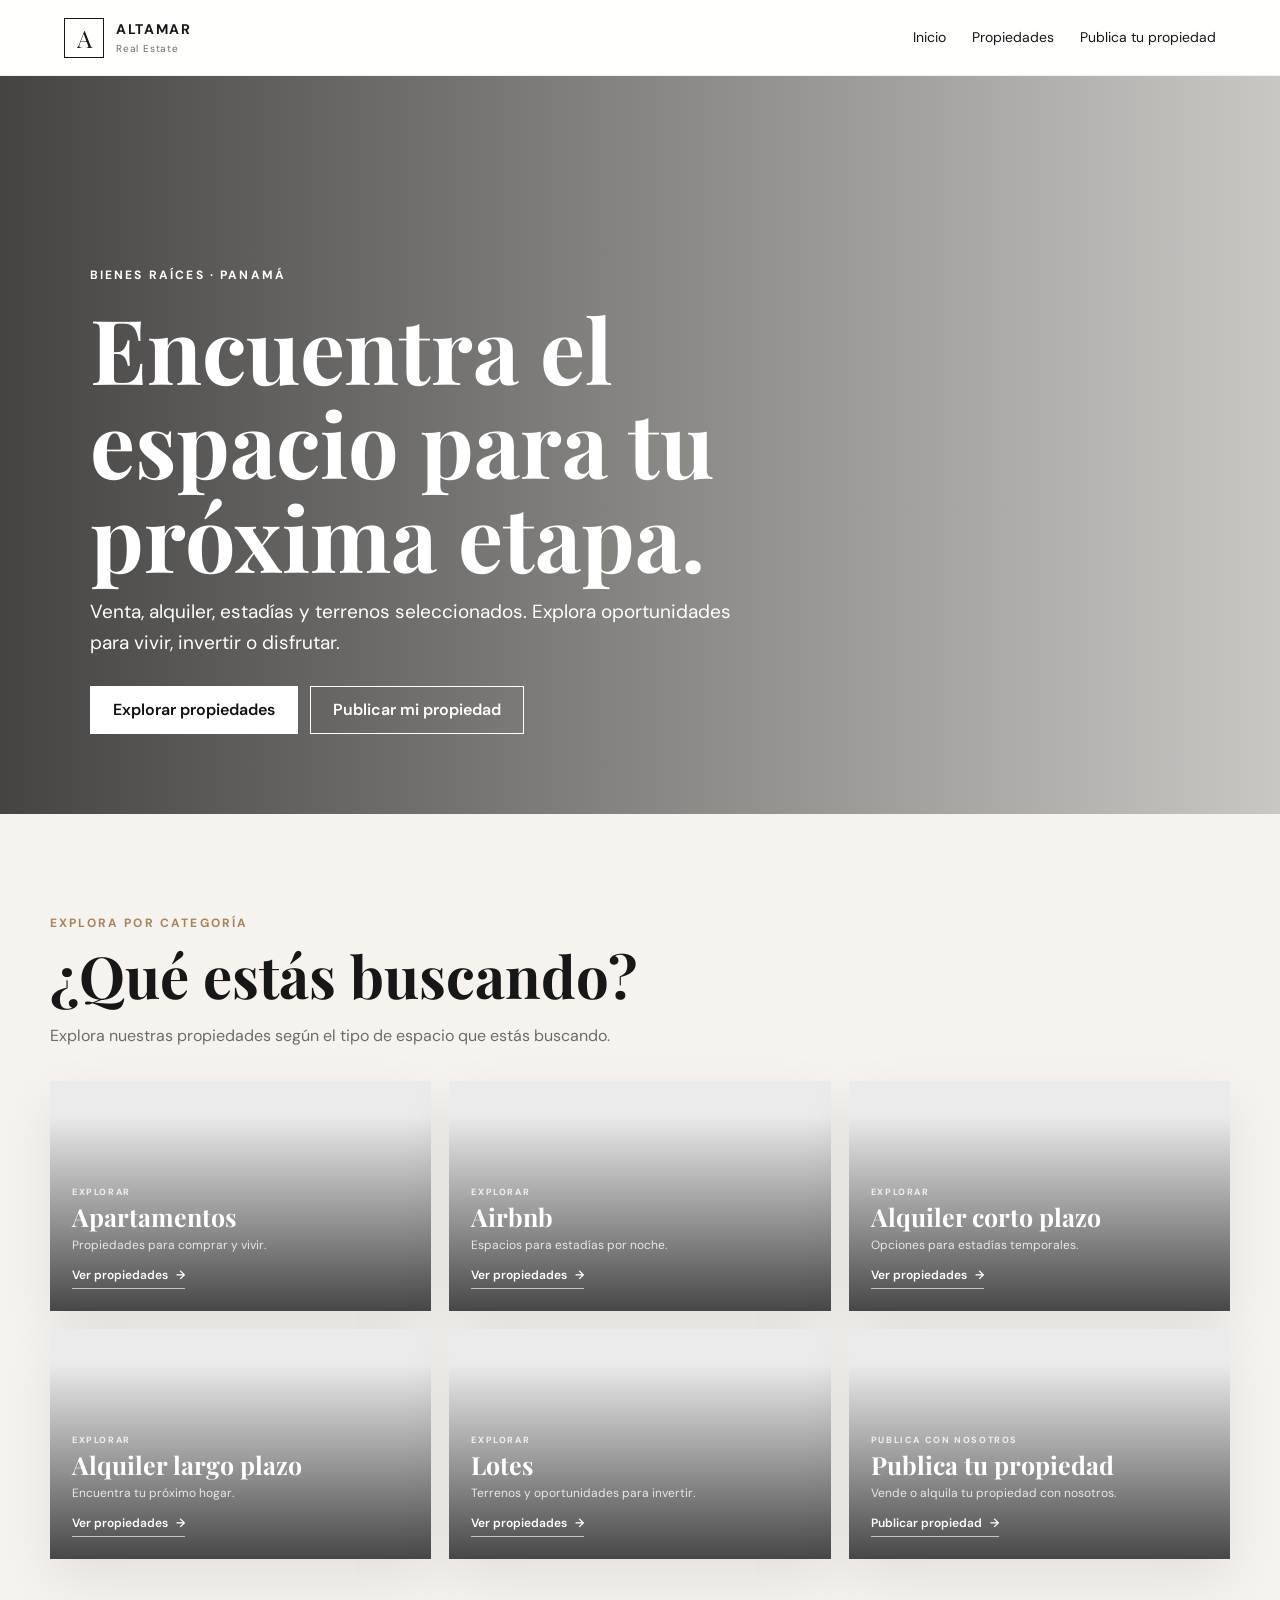
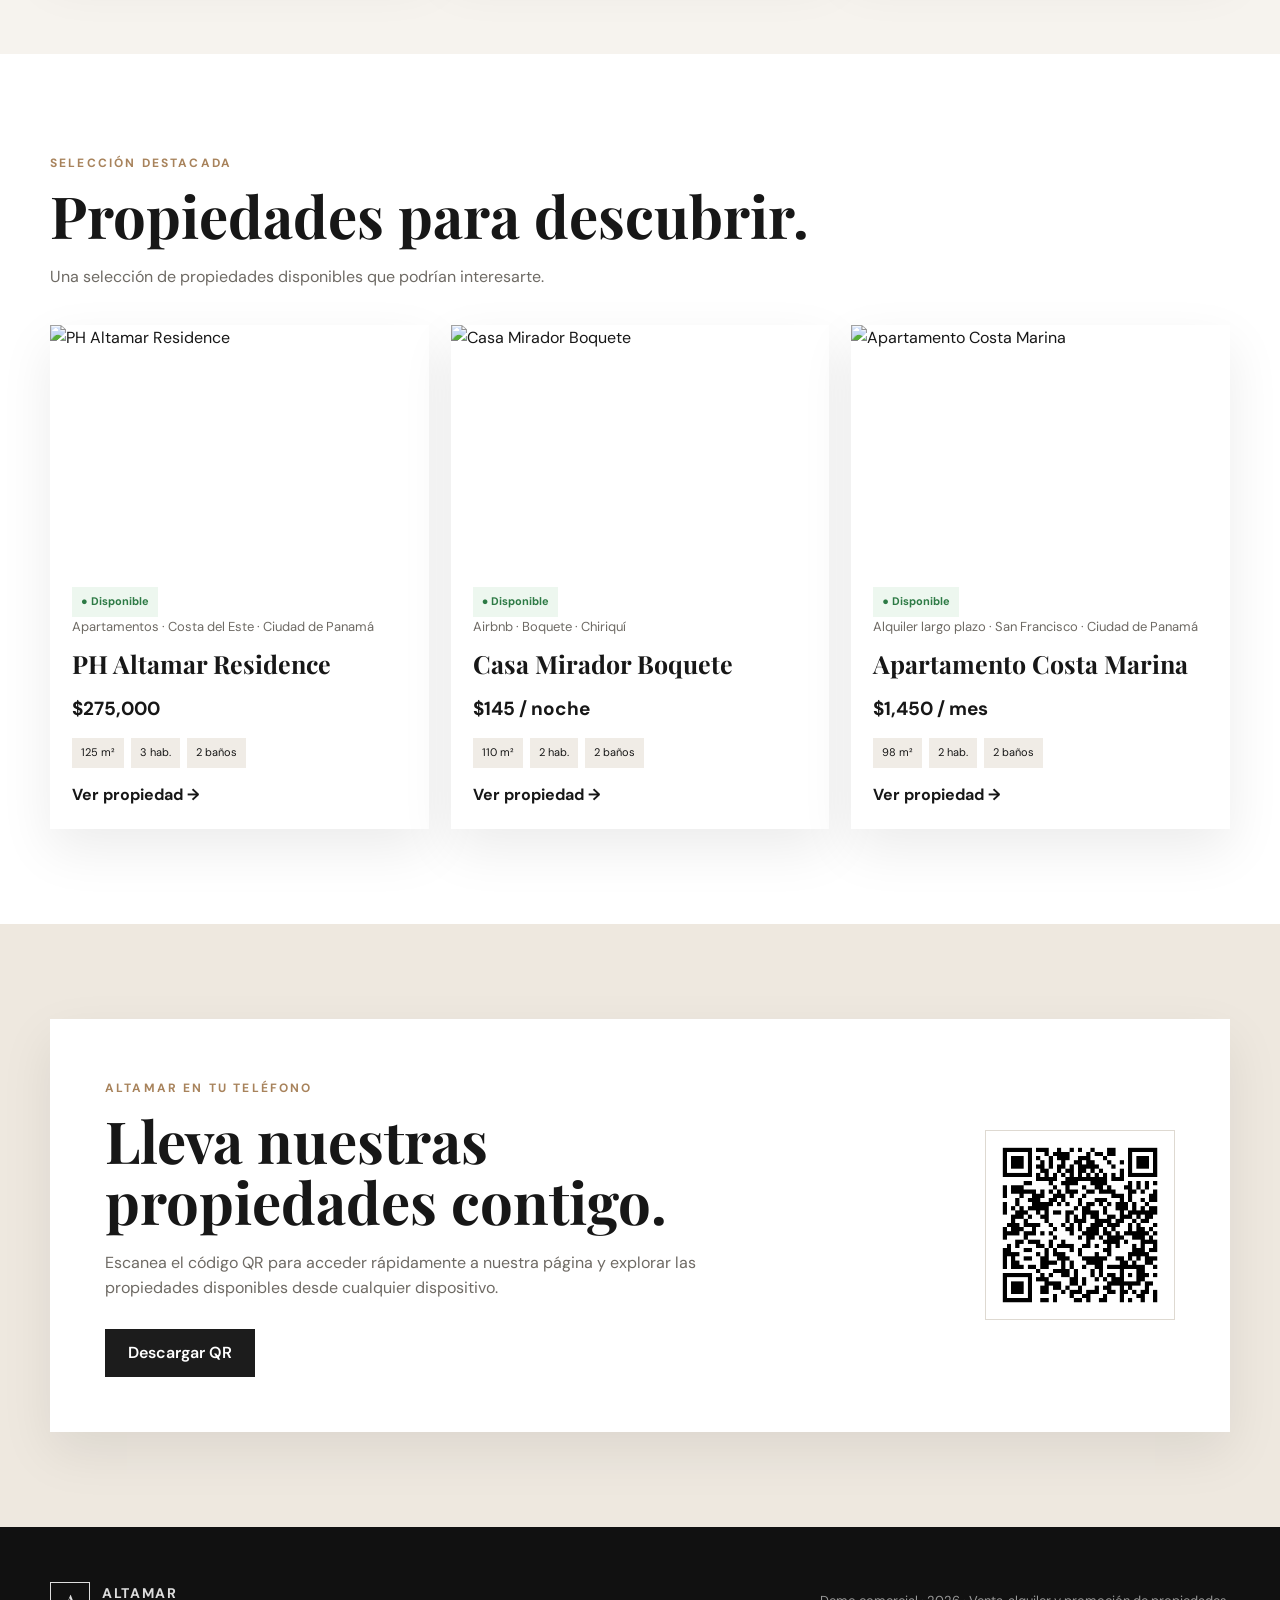
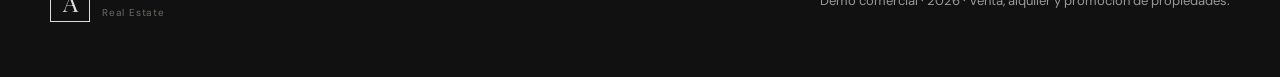
==== commit 97eb71ec: "Actualiza codigos QR definitivos" ====
--- a/index.html
+++ b/index.html
@@ -237,38 +237,29 @@
                         </p>
 
 
-                        <div class="actions">
-
-                            <button
-                                class="btn btn-dark"
-                                type="button"
-                                id="downloadHomeQR"
-                                disabled
-                            >
-                                Descargar QR
-                            </button>
-
-                        </div>
+                    <div class="actions">
+
+                        <a
+                            class="btn btn-dark"
+                            href="assets/qr/home.png"
+                            download="QR-Altamar-Real-Estate.png"
+                        >
+                            Descargar QR
+                        </a>
 
                     </div>
 
+                    </div>
+
 
                     <!-- QR -->
 
-                    <div class="home-qr-preview">
-
-                        <div class="home-qr-placeholder">
-
-                            <span>
-                                QR
-                            </span>
-
-                            <small>
-                                Disponible al publicar
-                            </small>
-
-                        </div>
-
+                   <div class="home-qr-placeholder">
+                        <img
+                            src="assets/qr/home.png"
+                            alt="Código QR de Altamar Real Estate"
+                            style="width:100%; height:100%; object-fit:contain;"
+                        >
                     </div>
 
                 </div>
